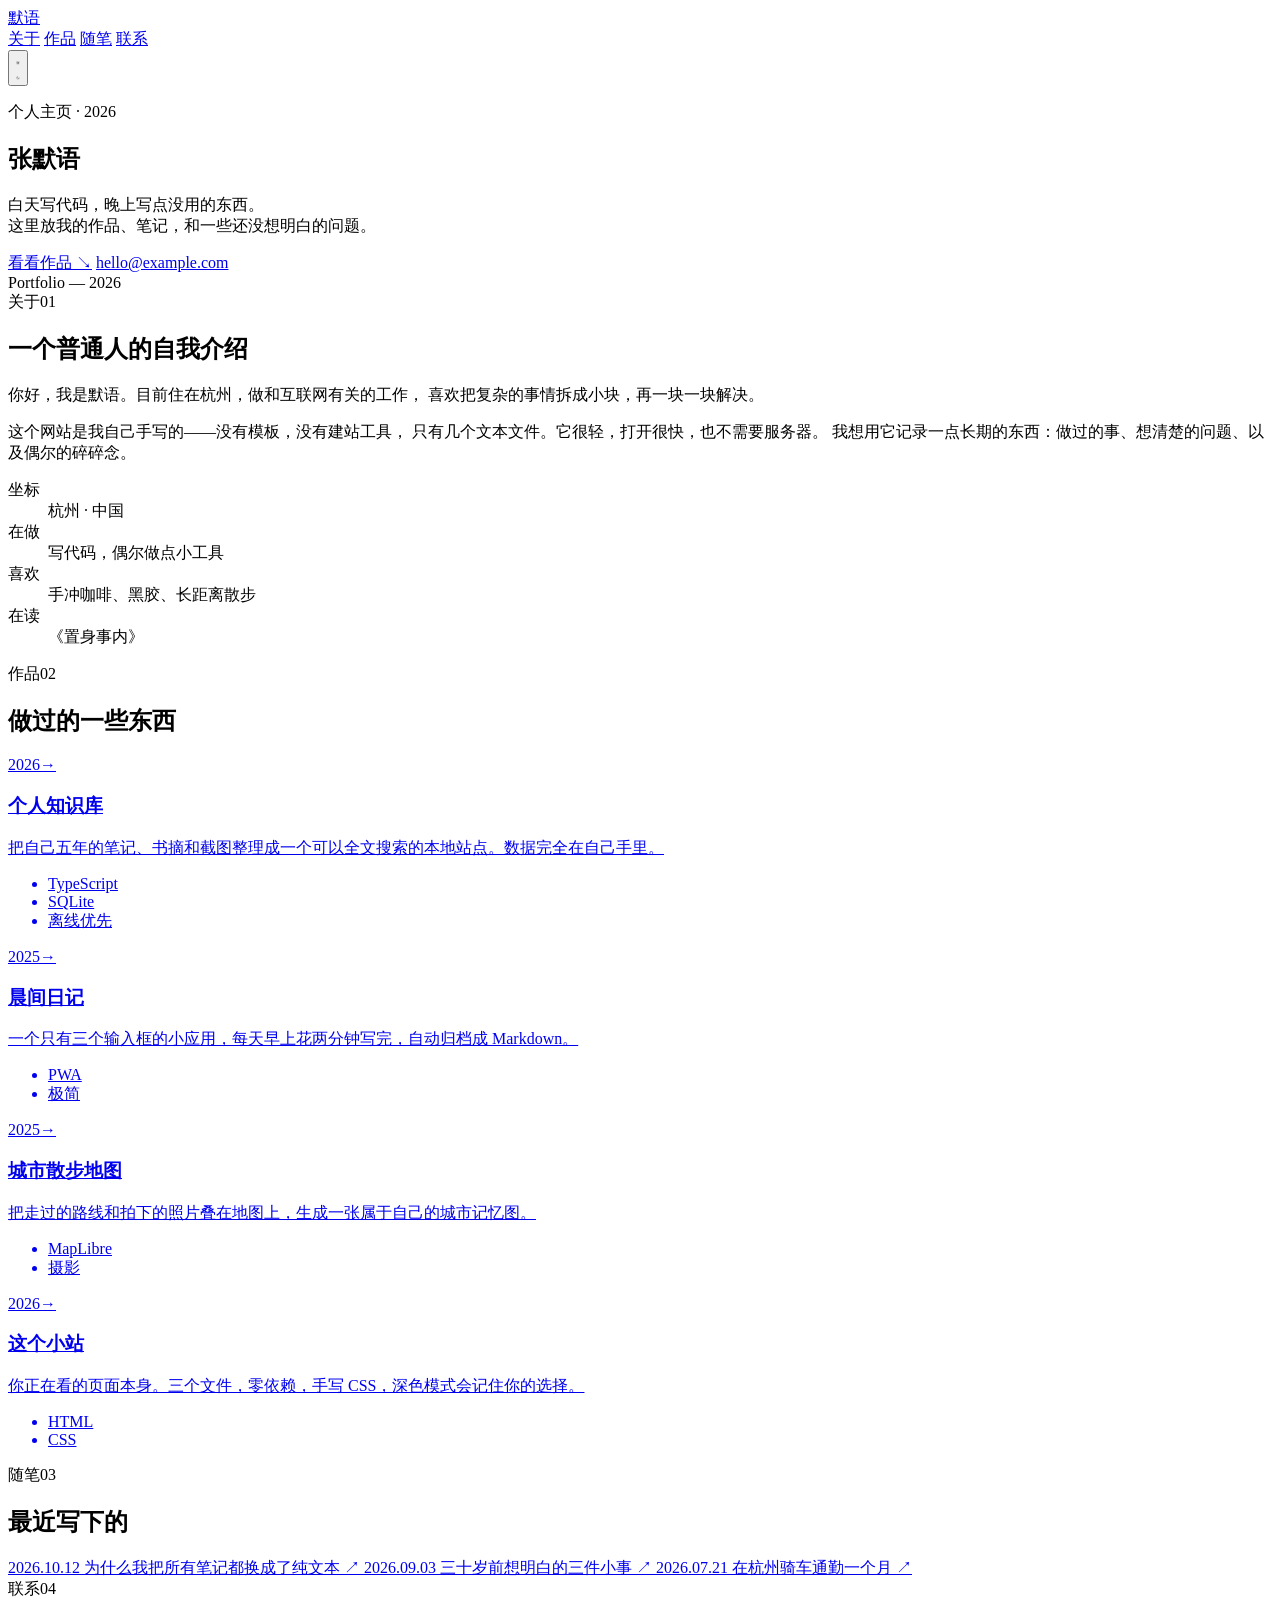
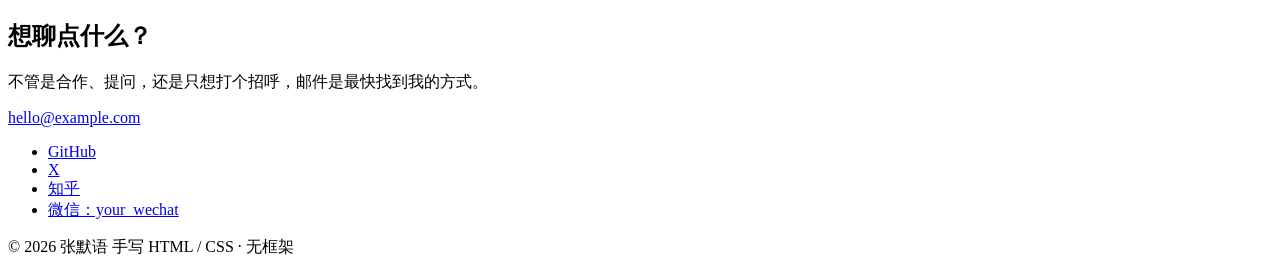
==== index.html @ 5878d3be "初始化个人网站" ====
<!DOCTYPE html>
<html lang="zh-CN" data-theme="light">
<head>
<meta charset="utf-8">
<meta name="viewport" content="width=device-width, initial-scale=1">
<title>张默语 · 个人主页</title>
<meta name="description" content="张默语的个人主页：作品、随笔与联系方式。">
<link rel="icon" href="favicon.svg" type="image/svg+xml">
<link rel="stylesheet" href="style.css">
<script>
  /* 在页面绘制前定好主题，避免深色模式闪白 */
  try {
    var saved = localStorage.getItem('theme');
    var dark = window.matchMedia('(prefers-color-scheme: dark)').matches;
    document.documentElement.dataset.theme = saved || (dark ? 'dark' : 'light');
  } catch (e) {}
</script>
</head>
<body>

<!-- ========== 顶部导航 ========== -->
<header class="site-head">
  <div class="wrap head-inner">
    <a class="brand" href="#top">
      <span class="brand-dot" aria-hidden="true"></span>
      <!-- ↓ 改这里：导航栏左上角的名字 -->
      默语
    </a>

    <nav class="nav" aria-label="主导航">
      <a href="#about">关于</a>
      <a href="#work">作品</a>
      <a href="#notes">随笔</a>
      <a href="#contact">联系</a>
    </nav>

    <button class="theme-btn" id="themeToggle" type="button" aria-label="切换深色模式" title="切换深色模式">
      <svg class="i-sun" viewBox="0 0 24 24" fill="none" stroke="currentColor" stroke-width="1.6" stroke-linecap="round" aria-hidden="true">
        <circle cx="12" cy="12" r="4.2"/>
        <path d="M12 2.6v2.2M12 19.2v2.2M2.6 12h2.2M19.2 12h2.2M5.4 5.4l1.6 1.6M17 17l1.6 1.6M18.6 5.4L17 7M7 17l-1.6 1.6"/>
      </svg>
      <svg class="i-moon" viewBox="0 0 24 24" fill="none" stroke="currentColor" stroke-width="1.6" stroke-linecap="round" stroke-linejoin="round" aria-hidden="true">
        <path d="M20.5 14.3A8.6 8.6 0 0 1 9.7 3.5a8.6 8.6 0 1 0 10.8 10.8Z"/>
      </svg>
    </button>
  </div>
</header>

<main id="top">

  <!-- ========== 首屏 ========== -->
  <section class="hero">
    <div class="wrap">
      <p class="eyebrow reveal">个人主页 · 2026</p>
      <!-- ↓ 改这里：你的名字 -->
      <h1 class="reveal">张默语</h1>
      <!-- ↓ 改这里：一句话介绍自己（两行以内最好看） -->
      <p class="lede reveal">
        白天写代码，晚上写点没用的东西。<br>
        这里放我的作品、笔记，和一些还没想明白的问题。
      </p>

      <div class="hero-foot reveal">
        <a class="btn" href="#work">看看作品 <span class="btn-arrow" aria-hidden="true">↘</span></a>
        <!-- ↓ 改这里：你的邮箱 -->
        <a class="link-quiet" href="mailto:hello@example.com">hello@example.com</a>
      </div>
    </div>
    <div class="hero-aside" aria-hidden="true">
      <span class="hero-rule"></span>
      <span class="hero-vtext">Portfolio — 2026</span>
    </div>
  </section>

  <!-- ========== 关于 ========== -->
  <section class="section" id="about">
    <div class="wrap section-grid">
      <div class="section-label"><span>关于</span><span class="num">01</span></div>
      <div class="section-body">
        <h2 class="reveal">一个普通人的自我介绍</h2>
        <div class="prose reveal">
          <p>
            你好，我是默语。目前住在杭州，做和互联网有关的工作，
            喜欢把复杂的事情拆成小块，再一块一块解决。
          </p>
          <p>
            这个网站是我自己手写的——没有模板，没有建站工具，
            只有几个文本文件。它很轻，打开很快，也不需要服务器。
            我想用它记录一点长期的东西：做过的事、想清楚的问题、以及偶尔的碎碎念。
          </p>
        </div>

        <dl class="facts reveal">
          <dt>坐标</dt><dd>杭州 · 中国</dd>
          <dt>在做</dt><dd>写代码，偶尔做点小工具</dd>
          <dt>喜欢</dt><dd>手冲咖啡、黑胶、长距离散步</dd>
          <dt>在读</dt><dd>《置身事内》</dd>
        </dl>
      </div>
    </div>
  </section>

  <!-- ========== 作品 ========== -->
  <section class="section" id="work">
    <div class="wrap section-grid">
      <div class="section-label"><span>作品</span><span class="num">02</span></div>
      <div class="section-body">
        <h2 class="reveal">做过的一些东西</h2>

        <div class="cards">
          <!-- ↓ 每个卡片是一小块，改标题/描述/标签/链接即可 -->
          <article class="card reveal">
            <a class="card-link" href="#" aria-label="查看项目：个人知识库">
              <div class="card-top"><span class="card-year">2026</span><span class="card-arrow" aria-hidden="true">→</span></div>
              <h3>个人知识库</h3>
              <p>把自己五年的笔记、书摘和截图整理成一个可以全文搜索的本地站点。数据完全在自己手里。</p>
              <ul class="tags"><li>TypeScript</li><li>SQLite</li><li>离线优先</li></ul>
            </a>
          </article>

          <article class="card reveal">
            <a class="card-link" href="#" aria-label="查看项目：晨间日记">
              <div class="card-top"><span class="card-year">2025</span><span class="card-arrow" aria-hidden="true">→</span></div>
              <h3>晨间日记</h3>
              <p>一个只有三个输入框的小应用，每天早上花两分钟写完，自动归档成 Markdown。</p>
              <ul class="tags"><li>PWA</li><li>极简</li></ul>
            </a>
          </article>

          <article class="card reveal">
            <a class="card-link" href="#" aria-label="查看项目：城市散步地图">
              <div class="card-top"><span class="card-year">2025</span><span class="card-arrow" aria-hidden="true">→</span></div>
              <h3>城市散步地图</h3>
              <p>把走过的路线和拍下的照片叠在地图上，生成一张属于自己的城市记忆图。</p>
              <ul class="tags"><li>MapLibre</li><li>摄影</li></ul>
            </a>
          </article>

          <article class="card reveal">
            <a class="card-link" href="#" aria-label="查看项目：这个小站">
              <div class="card-top"><span class="card-year">2026</span><span class="card-arrow" aria-hidden="true">→</span></div>
              <h3>这个小站</h3>
              <p>你正在看的页面本身。三个文件，零依赖，手写 CSS，深色模式会记住你的选择。</p>
              <ul class="tags"><li>HTML</li><li>CSS</li></ul>
            </a>
          </article>
        </div>
      </div>
    </div>
  </section>

  <!-- ========== 随笔 ========== -->
  <section class="section" id="notes">
    <div class="wrap section-grid">
      <div class="section-label"><span>随笔</span><span class="num">03</span></div>
      <div class="section-body">
        <h2 class="reveal">最近写下的</h2>

        <div class="notes">
          <!-- ↓ 每行一条，日期 + 标题 + 链接 -->
          <a class="note reveal" href="#">
            <time datetime="2026-10-12">2026.10.12</time>
            <span class="note-title">为什么我把所有笔记都换成了纯文本</span>
            <span class="note-arrow" aria-hidden="true">↗</span>
          </a>
          <a class="note reveal" href="#">
            <time datetime="2026-09-03">2026.09.03</time>
            <span class="note-title">三十岁前想明白的三件小事</span>
            <span class="note-arrow" aria-hidden="true">↗</span>
          </a>
          <a class="note reveal" href="#">
            <time datetime="2026-07-21">2026.07.21</time>
            <span class="note-title">在杭州骑车通勤一个月</span>
            <span class="note-arrow" aria-hidden="true">↗</span>
          </a>
        </div>
      </div>
    </div>
  </section>

  <!-- ========== 联系 ========== -->
  <section class="section contact" id="contact">
    <div class="wrap section-grid">
      <div class="section-label"><span>联系</span><span class="num">04</span></div>
      <div class="section-body">
        <h2 class="reveal">想聊点什么？</h2>
        <p class="prose reveal">不管是合作、提问，还是只想打个招呼，邮件是最快找到我的方式。</p>
        <!-- ↓ 改这里：换成你的邮箱 -->
        <a class="big-mail reveal" href="mailto:hello@example.com">hello@example.com</a>

        <ul class="socials reveal">
          <li><a href="https://github.com/" target="_blank" rel="noreferrer noopener">GitHub</a></li>
          <li><a href="https://x.com/" target="_blank" rel="noreferrer noopener">X</a></li>
          <li><a href="https://www.zhihu.com/" target="_blank" rel="noreferrer noopener">知乎</a></li>
          <li><a href="#">微信：your_wechat</a></li>
        </ul>
      </div>
    </div>
  </section>

</main>

<footer class="site-foot">
  <div class="wrap foot-inner">
    <span>© <span id="year">2026</span> 张默语</span>
    <span>手写 HTML / CSS · 无框架</span>
  </div>
</footer>

<script src="main.js"></script>
</body>
</html>
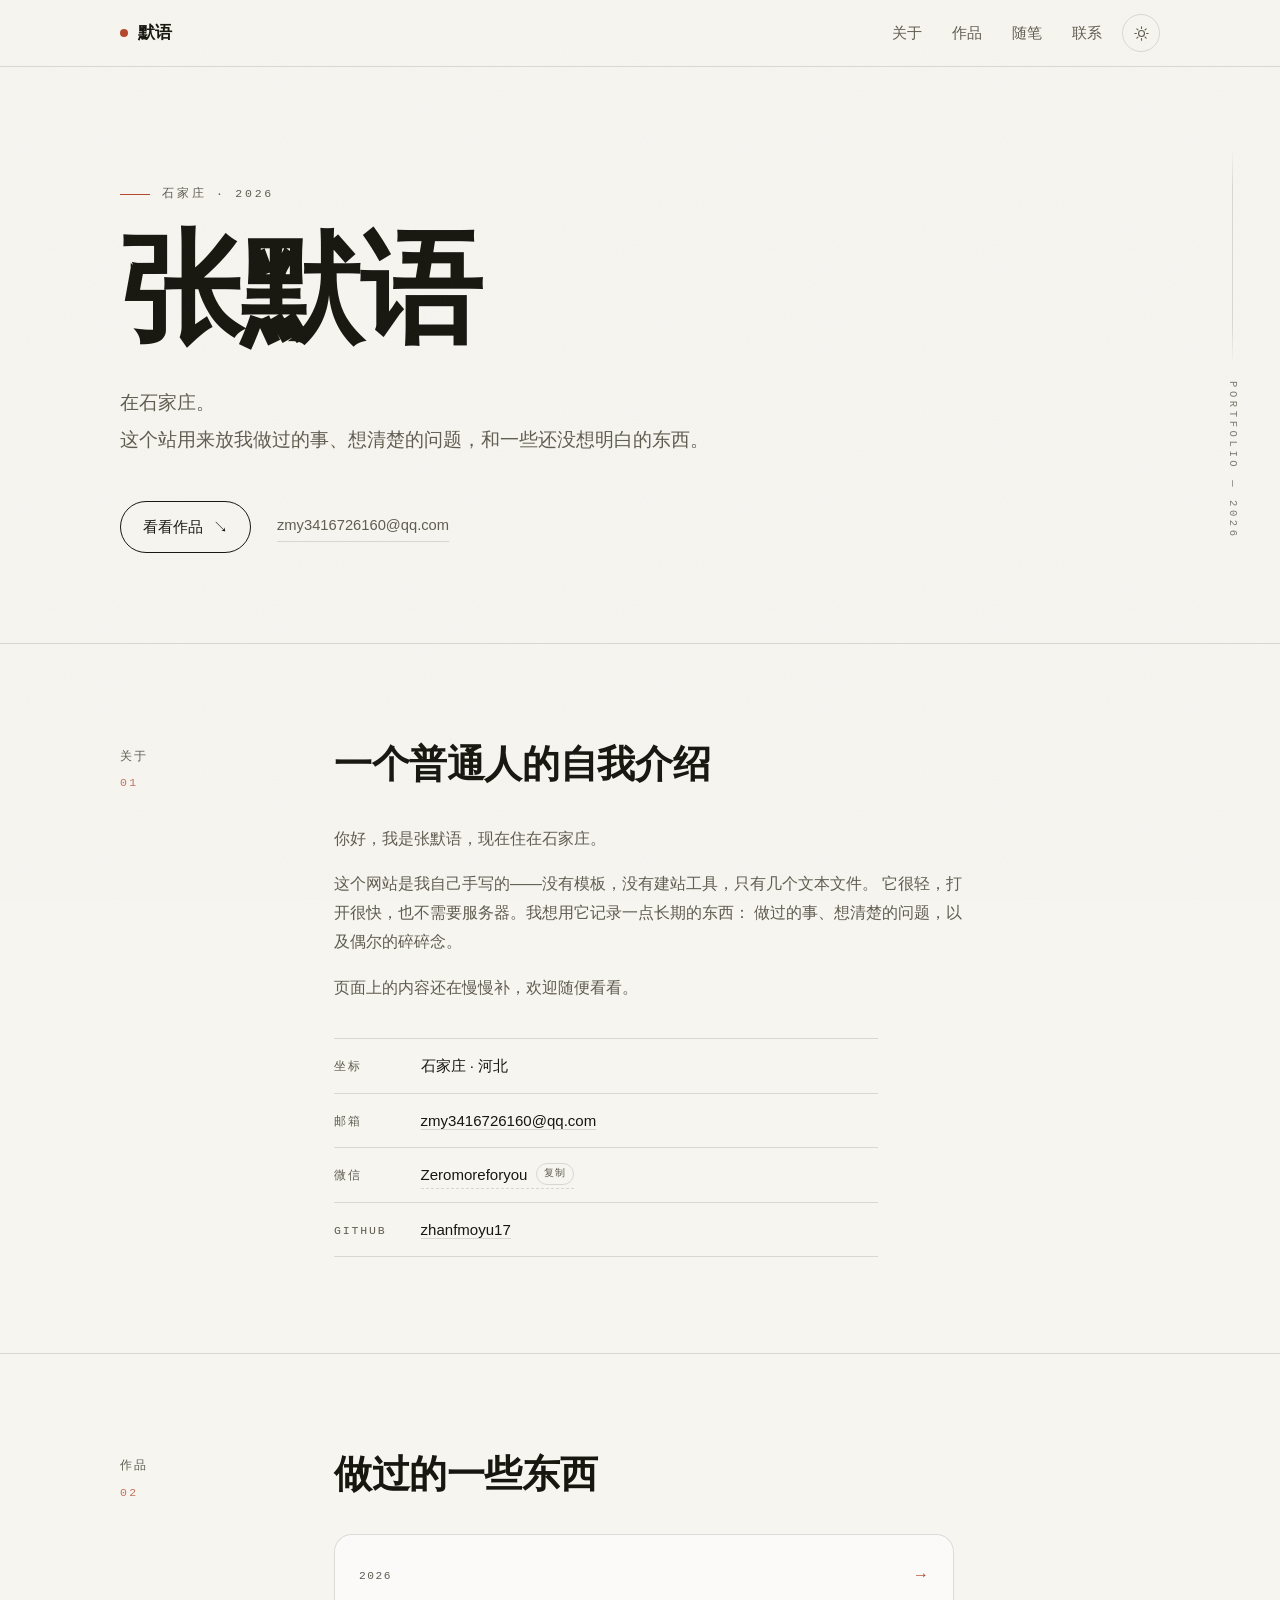
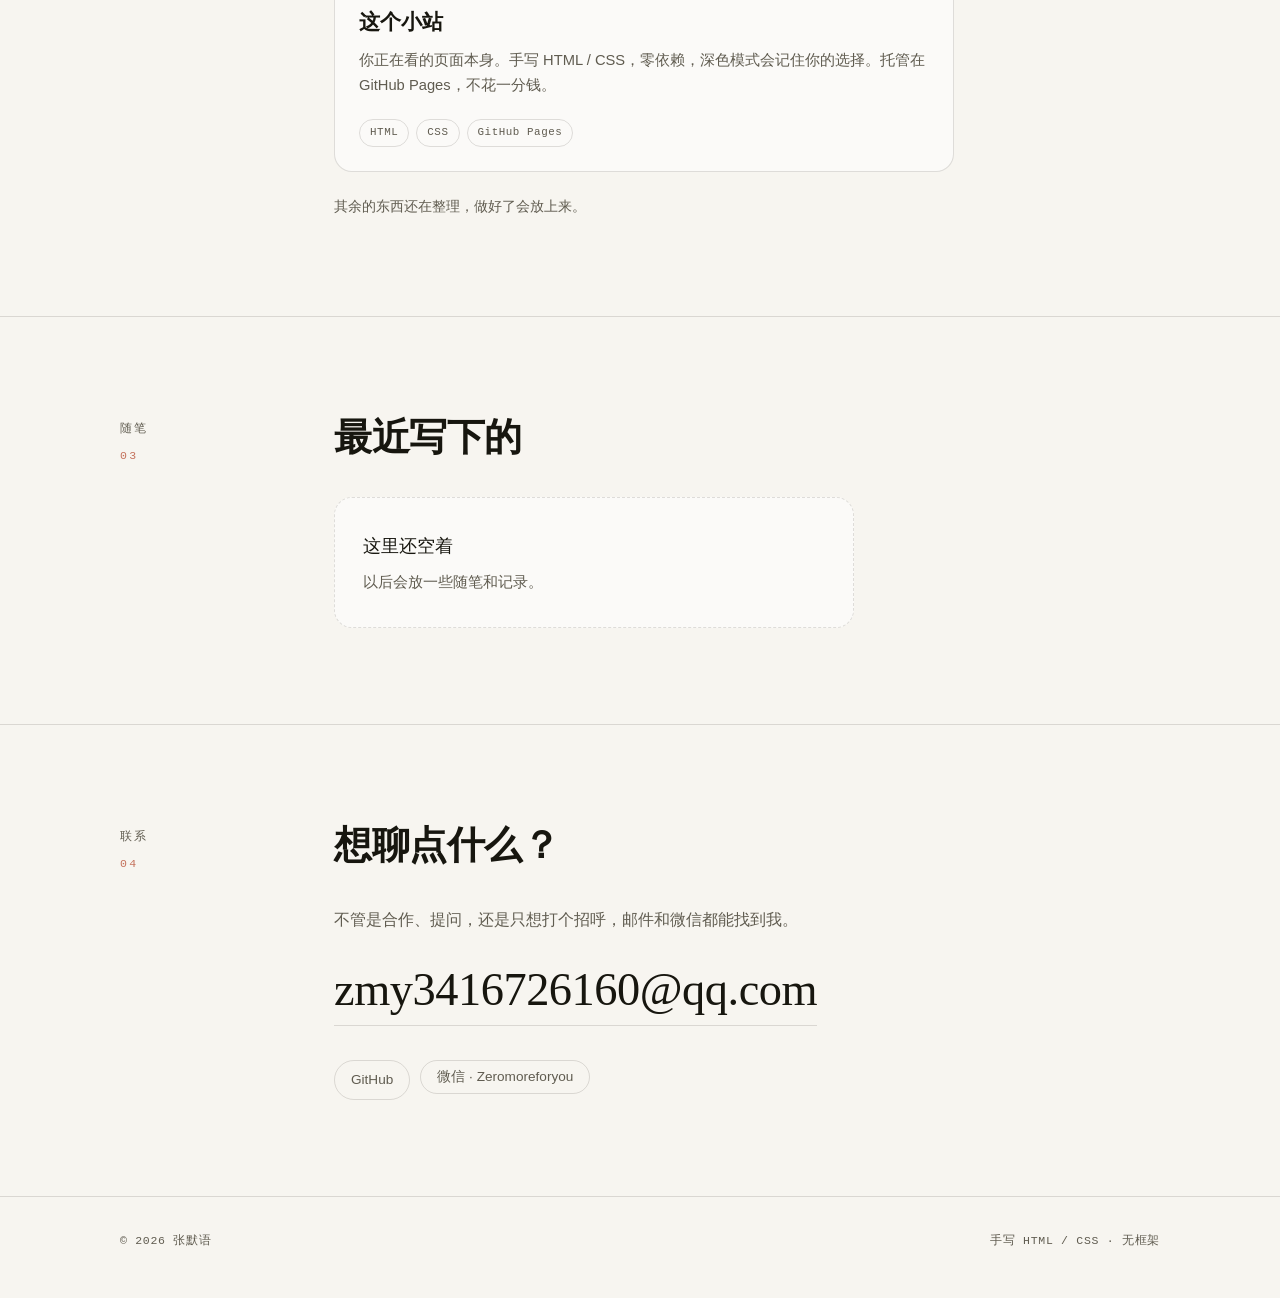
==== commit 61949ae0: "换成真实信息：石家庄 / 邮箱 / 微信；移除占位作品与随笔" ====
--- a/index.html
+++ b/index.html
@@ -3,8 +3,8 @@
 <head>
 <meta charset="utf-8">
 <meta name="viewport" content="width=device-width, initial-scale=1">
-<title>张默语 · 个人主页</title>
-<meta name="description" content="张默语的个人主页：作品、随笔与联系方式。">
+<title>张默语 · 石家庄</title>
+<meta name="description" content="张默语，石家庄。个人主页：做过的事、联系方式，和一些记录。">
 <link rel="icon" href="favicon.svg" type="image/svg+xml">
 <link rel="stylesheet" href="style.css">
 <script>
@@ -23,7 +23,6 @@
   <div class="wrap head-inner">
     <a class="brand" href="#top">
       <span class="brand-dot" aria-hidden="true"></span>
-      <!-- ↓ 改这里：导航栏左上角的名字 -->
       默语
     </a>
 
@@ -51,19 +50,16 @@
   <!-- ========== 首屏 ========== -->
   <section class="hero">
     <div class="wrap">
-      <p class="eyebrow reveal">个人主页 · 2026</p>
-      <!-- ↓ 改这里：你的名字 -->
+      <p class="eyebrow reveal">石家庄 · 2026</p>
       <h1 class="reveal">张默语</h1>
-      <!-- ↓ 改这里：一句话介绍自己（两行以内最好看） -->
       <p class="lede reveal">
-        白天写代码，晚上写点没用的东西。<br>
-        这里放我的作品、笔记，和一些还没想明白的问题。
+        在石家庄。<br>
+        这个站用来放我做过的事、想清楚的问题，和一些还没想明白的东西。
       </p>
 
       <div class="hero-foot reveal">
         <a class="btn" href="#work">看看作品 <span class="btn-arrow" aria-hidden="true">↘</span></a>
-        <!-- ↓ 改这里：你的邮箱 -->
-        <a class="link-quiet" href="mailto:hello@example.com">hello@example.com</a>
+        <a class="link-quiet" href="mailto:zmy3416726160@qq.com">zmy3416726160@qq.com</a>
       </div>
     </div>
     <div class="hero-aside" aria-hidden="true">
@@ -80,21 +76,23 @@
         <h2 class="reveal">一个普通人的自我介绍</h2>
         <div class="prose reveal">
           <p>
-            你好，我是默语。目前住在杭州，做和互联网有关的工作，
-            喜欢把复杂的事情拆成小块，再一块一块解决。
+            你好，我是张默语，现在住在石家庄。
           </p>
           <p>
-            这个网站是我自己手写的——没有模板，没有建站工具，
-            只有几个文本文件。它很轻，打开很快，也不需要服务器。
-            我想用它记录一点长期的东西：做过的事、想清楚的问题、以及偶尔的碎碎念。
+            这个网站是我自己手写的——没有模板，没有建站工具，只有几个文本文件。
+            它很轻，打开很快，也不需要服务器。我想用它记录一点长期的东西：
+            做过的事、想清楚的问题，以及偶尔的碎碎念。
+          </p>
+          <p>
+            页面上的内容还在慢慢补，欢迎随便看看。
           </p>
         </div>
 
         <dl class="facts reveal">
-          <dt>坐标</dt><dd>杭州 · 中国</dd>
-          <dt>在做</dt><dd>写代码，偶尔做点小工具</dd>
-          <dt>喜欢</dt><dd>手冲咖啡、黑胶、长距离散步</dd>
-          <dt>在读</dt><dd>《置身事内》</dd>
+          <dt>坐标</dt><dd>石家庄 · 河北</dd>
+          <dt>邮箱</dt><dd><a class="inline-link" href="mailto:zmy3416726160@qq.com">zmy3416726160@qq.com</a></dd>
+          <dt>微信</dt><dd><button class="copy-chip" type="button" data-copy="Zeromoreforyou">Zeromoreforyou<span class="copy-hint">复制</span></button></dd>
+          <dt>GitHub</dt><dd><a class="inline-link" href="https://github.com/zhanfmoyu17" target="_blank" rel="noreferrer noopener">zhanfmoyu17</a></dd>
         </dl>
       </div>
     </div>
@@ -107,44 +105,19 @@
       <div class="section-body">
         <h2 class="reveal">做过的一些东西</h2>
 
-        <div class="cards">
-          <!-- ↓ 每个卡片是一小块，改标题/描述/标签/链接即可 -->
+        <div class="cards cards--single">
+          <!-- 想加作品：复制下面整个 <article>，改标题/描述/标签/链接 -->
           <article class="card reveal">
-            <a class="card-link" href="#" aria-label="查看项目：个人知识库">
-              <div class="card-top"><span class="card-year">2026</span><span class="card-arrow" aria-hidden="true">→</span></div>
-              <h3>个人知识库</h3>
-              <p>把自己五年的笔记、书摘和截图整理成一个可以全文搜索的本地站点。数据完全在自己手里。</p>
-              <ul class="tags"><li>TypeScript</li><li>SQLite</li><li>离线优先</li></ul>
-            </a>
-          </article>
-
-          <article class="card reveal">
-            <a class="card-link" href="#" aria-label="查看项目：晨间日记">
-              <div class="card-top"><span class="card-year">2025</span><span class="card-arrow" aria-hidden="true">→</span></div>
-              <h3>晨间日记</h3>
-              <p>一个只有三个输入框的小应用，每天早上花两分钟写完，自动归档成 Markdown。</p>
-              <ul class="tags"><li>PWA</li><li>极简</li></ul>
-            </a>
-          </article>
-
-          <article class="card reveal">
-            <a class="card-link" href="#" aria-label="查看项目：城市散步地图">
-              <div class="card-top"><span class="card-year">2025</span><span class="card-arrow" aria-hidden="true">→</span></div>
-              <h3>城市散步地图</h3>
-              <p>把走过的路线和拍下的照片叠在地图上，生成一张属于自己的城市记忆图。</p>
-              <ul class="tags"><li>MapLibre</li><li>摄影</li></ul>
-            </a>
-          </article>
-
-          <article class="card reveal">
-            <a class="card-link" href="#" aria-label="查看项目：这个小站">
+            <a class="card-link" href="https://zhanfmoyu17.github.io" aria-label="查看项目：这个小站">
               <div class="card-top"><span class="card-year">2026</span><span class="card-arrow" aria-hidden="true">→</span></div>
               <h3>这个小站</h3>
-              <p>你正在看的页面本身。三个文件，零依赖，手写 CSS，深色模式会记住你的选择。</p>
-              <ul class="tags"><li>HTML</li><li>CSS</li></ul>
+              <p>你正在看的页面本身。手写 HTML / CSS，零依赖，深色模式会记住你的选择。托管在 GitHub Pages，不花一分钱。</p>
+              <ul class="tags"><li>HTML</li><li>CSS</li><li>GitHub Pages</li></ul>
             </a>
           </article>
         </div>
+
+        <p class="section-note reveal">其余的东西还在整理，做好了会放上来。</p>
       </div>
     </div>
   </section>
@@ -156,23 +129,11 @@
       <div class="section-body">
         <h2 class="reveal">最近写下的</h2>
 
-        <div class="notes">
-          <!-- ↓ 每行一条，日期 + 标题 + 链接 -->
-          <a class="note reveal" href="#">
-            <time datetime="2026-10-12">2026.10.12</time>
-            <span class="note-title">为什么我把所有笔记都换成了纯文本</span>
-            <span class="note-arrow" aria-hidden="true">↗</span>
-          </a>
-          <a class="note reveal" href="#">
-            <time datetime="2026-09-03">2026.09.03</time>
-            <span class="note-title">三十岁前想明白的三件小事</span>
-            <span class="note-arrow" aria-hidden="true">↗</span>
-          </a>
-          <a class="note reveal" href="#">
-            <time datetime="2026-07-21">2026.07.21</time>
-            <span class="note-title">在杭州骑车通勤一个月</span>
-            <span class="note-arrow" aria-hidden="true">↗</span>
-          </a>
+        <!-- 有文章后：把下面 .empty-block 删掉，换成
+             <a class="note reveal" href="链接"><time datetime="2026-11-01">2026.11.01</time><span class="note-title">标题</span><span class="note-arrow">↗</span></a> -->
+        <div class="empty-block reveal">
+          <p class="empty-title">这里还空着</p>
+          <p class="empty-sub">以后会放一些随笔和记录。</p>
         </div>
       </div>
     </div>
@@ -184,15 +145,12 @@
       <div class="section-label"><span>联系</span><span class="num">04</span></div>
       <div class="section-body">
         <h2 class="reveal">想聊点什么？</h2>
-        <p class="prose reveal">不管是合作、提问，还是只想打个招呼，邮件是最快找到我的方式。</p>
-        <!-- ↓ 改这里：换成你的邮箱 -->
-        <a class="big-mail reveal" href="mailto:hello@example.com">hello@example.com</a>
+        <p class="prose reveal">不管是合作、提问，还是只想打个招呼，邮件和微信都能找到我。</p>
+        <a class="big-mail reveal" href="mailto:zmy3416726160@qq.com">zmy3416726160@qq.com</a>
 
         <ul class="socials reveal">
-          <li><a href="https://github.com/" target="_blank" rel="noreferrer noopener">GitHub</a></li>
-          <li><a href="https://x.com/" target="_blank" rel="noreferrer noopener">X</a></li>
-          <li><a href="https://www.zhihu.com/" target="_blank" rel="noreferrer noopener">知乎</a></li>
-          <li><a href="#">微信：your_wechat</a></li>
+          <li><a href="https://github.com/zhanfmoyu17" target="_blank" rel="noreferrer noopener">GitHub</a></li>
+          <li><button type="button" data-copy="Zeromoreforyou">微信 · Zeromoreforyou</button></li>
         </ul>
       </div>
     </div>
--- a/style.css
+++ b/style.css
@@ -0,0 +1,672 @@
+/* ================================================================
+   个人主页样式表
+   - 想换主色调：改下面 :root 里的 --accent
+   - 想换字体：改 --font-body / --font-display
+   ================================================================ */
+
+:root {
+  --bg: #f7f5f0;
+  --bg-soft: #efebe2;
+  --fg: #17160f;
+  --fg-soft: #605c50;
+  --line: rgba(23, 22, 15, 0.13);
+  --accent: #b4472c;
+  --card: rgba(255, 255, 255, 0.5);
+  --card-hover: rgba(255, 255, 255, 0.85);
+
+  --radius: 18px;
+  --maxw: 1040px;
+  --ease: cubic-bezier(0.22, 0.61, 0.36, 1);
+
+  --font-body: "PingFang SC", "Hiragino Sans GB", "Microsoft YaHei",
+    -apple-system, BlinkMacSystemFont, "Segoe UI", sans-serif;
+  --font-display: "Songti SC", "STSong", "Noto Serif SC", "Source Han Serif SC",
+    ui-serif, Georgia, "Times New Roman", serif;
+  --font-mono: "SF Mono", ui-monospace, "JetBrains Mono", Menlo, Consolas, monospace;
+}
+
+html[data-theme="dark"] {
+  --bg: #100f0d;
+  --bg-soft: #191814;
+  --fg: #eeece3;
+  --fg-soft: #a09c8e;
+  --line: rgba(238, 236, 227, 0.15);
+  --accent: #e28d62;
+  --card: rgba(255, 255, 255, 0.035);
+  --card-hover: rgba(255, 255, 255, 0.07);
+}
+
+/* ---------- 基础 ---------- */
+*,
+*::before,
+*::after { box-sizing: border-box; }
+
+html {
+  scroll-behavior: smooth;
+  -webkit-text-size-adjust: 100%;
+}
+
+body {
+  margin: 0;
+  background: var(--bg);
+  color: var(--fg);
+  font-family: var(--font-body);
+  font-size: 16px;
+  line-height: 1.8;
+  -webkit-font-smoothing: antialiased;
+  -moz-osx-font-smoothing: grayscale;
+  overflow-x: hidden;
+  transition: background-color 0.45s var(--ease), color 0.45s var(--ease);
+}
+
+/* 极淡的纸张颗粒感 */
+body::after {
+  content: "";
+  position: fixed;
+  inset: 0;
+  z-index: 999;
+  pointer-events: none;
+  opacity: 0.035;
+  background-image: url("data:image/svg+xml,%3Csvg xmlns='http://www.w3.org/2000/svg' width='180' height='180'%3E%3Cfilter id='n'%3E%3CfeTurbulence type='fractalNoise' baseFrequency='0.85' numOctaves='3'/%3E%3C/filter%3E%3Crect width='100%25' height='100%25' filter='url(%23n)'/%3E%3C/svg%3E");
+}
+
+::selection { background: var(--accent); color: #fff; }
+
+a { color: inherit; text-decoration: none; }
+ul { margin: 0; padding: 0; list-style: none; }
+img { max-width: 100%; display: block; }
+
+.wrap {
+  width: min(100% - 44px, var(--maxw));
+  margin-inline: auto;
+}
+
+/* ---------- 顶部导航 ---------- */
+.site-head {
+  position: sticky;
+  top: 0;
+  z-index: 60;
+  background: color-mix(in srgb, var(--bg) 80%, transparent);
+  backdrop-filter: saturate(180%) blur(14px);
+  -webkit-backdrop-filter: saturate(180%) blur(14px);
+  border-bottom: 1px solid var(--line);
+}
+
+.head-inner {
+  display: flex;
+  align-items: center;
+  justify-content: space-between;
+  gap: 20px;
+  height: 66px;
+}
+
+.brand {
+  display: inline-flex;
+  align-items: center;
+  gap: 10px;
+  font-family: var(--font-display);
+  font-size: 1.08rem;
+  font-weight: 600;
+  letter-spacing: 0.02em;
+}
+
+.brand-dot {
+  width: 8px;
+  height: 8px;
+  border-radius: 50%;
+  background: var(--accent);
+  box-shadow: 0 0 0 0 color-mix(in srgb, var(--accent) 60%, transparent);
+  animation: pulse 3.6s ease-out infinite;
+}
+
+@keyframes pulse {
+  0%   { box-shadow: 0 0 0 0 color-mix(in srgb, var(--accent) 55%, transparent); }
+  70%  { box-shadow: 0 0 0 9px transparent; }
+  100% { box-shadow: 0 0 0 0 transparent; }
+}
+
+.nav {
+  display: flex;
+  gap: 30px;
+  margin-left: auto;
+}
+
+.nav a {
+  position: relative;
+  font-size: 0.92rem;
+  color: var(--fg-soft);
+  transition: color 0.25s var(--ease);
+}
+
+.nav a::after {
+  content: "";
+  position: absolute;
+  left: 0;
+  right: 0;
+  bottom: -5px;
+  height: 1px;
+  background: var(--accent);
+  transform: scaleX(0);
+  transform-origin: right;
+  transition: transform 0.35s var(--ease);
+}
+
+.nav a:hover { color: var(--fg); }
+.nav a:hover::after { transform: scaleX(1); transform-origin: left; }
+
+.theme-btn {
+  display: grid;
+  place-items: center;
+  width: 38px;
+  height: 38px;
+  padding: 0;
+  border: 1px solid var(--line);
+  border-radius: 50%;
+  background: transparent;
+  color: var(--fg-soft);
+  cursor: pointer;
+  transition: color 0.25s, border-color 0.25s, transform 0.35s var(--ease), background-color 0.25s;
+}
+
+.theme-btn:hover {
+  color: var(--accent);
+  border-color: var(--accent);
+  transform: rotate(22deg);
+}
+
+.theme-btn svg { width: 17px; height: 17px; }
+.theme-btn .i-moon { display: none; }
+html[data-theme="dark"] .theme-btn .i-moon { display: block; }
+html[data-theme="dark"] .theme-btn .i-sun { display: none; }
+
+/* ---------- 首屏 ---------- */
+.hero {
+  position: relative;
+  padding-block: clamp(70px, 13vh, 150px) clamp(60px, 10vh, 110px);
+  overflow: hidden;
+}
+
+.eyebrow {
+  display: flex;
+  align-items: center;
+  gap: 12px;
+  margin: 0 0 26px;
+  font-family: var(--font-mono);
+  font-size: 0.72rem;
+  letter-spacing: 0.24em;
+  text-transform: uppercase;
+  color: var(--fg-soft);
+}
+
+.eyebrow::before {
+  content: "";
+  width: 30px;
+  height: 1px;
+  background: var(--accent);
+  flex: none;
+}
+
+.hero h1 {
+  position: relative;
+  margin: 0 0 0.28em;
+  font-family: var(--font-display);
+  font-size: clamp(3.2rem, 10.5vw, 7.6rem);
+  font-weight: 600;
+  line-height: 0.98;
+  letter-spacing: -0.015em;
+}
+
+.lede {
+  max-width: 33em;
+  margin: 0;
+  font-size: clamp(1.02rem, 1.5vw, 1.24rem);
+  line-height: 1.95;
+  color: var(--fg-soft);
+}
+
+.hero-foot {
+  display: flex;
+  align-items: center;
+  flex-wrap: wrap;
+  gap: 26px;
+  margin-top: 42px;
+}
+
+.btn {
+  display: inline-flex;
+  align-items: center;
+  gap: 10px;
+  padding: 12px 22px;
+  border: 1px solid var(--fg);
+  border-radius: 999px;
+  font-size: 0.92rem;
+  transition: background-color 0.3s var(--ease), color 0.3s var(--ease),
+    border-color 0.3s var(--ease), transform 0.3s var(--ease);
+}
+
+.btn:hover {
+  background: var(--fg);
+  color: var(--bg);
+  transform: translateY(-2px);
+}
+
+.btn-arrow { transition: transform 0.3s var(--ease); }
+.btn:hover .btn-arrow { transform: translate(2px, 2px); }
+
+.link-quiet {
+  font-size: 0.92rem;
+  color: var(--fg-soft);
+  padding-bottom: 2px;
+  border-bottom: 1px solid var(--line);
+  transition: color 0.25s, border-color 0.25s;
+}
+
+.link-quiet:hover { color: var(--accent); border-color: var(--accent); }
+
+/* 右侧竖排装饰线 */
+.hero-aside {
+  position: absolute;
+  top: 14%;
+  bottom: 18%;
+  right: clamp(10px, 3vw, 42px);
+  display: flex;
+  flex-direction: column;
+  align-items: center;
+  gap: 16px;
+  pointer-events: none;
+}
+
+.hero-rule {
+  flex: 1;
+  width: 1px;
+  background: linear-gradient(to bottom, transparent, var(--line) 18%, var(--line) 82%, transparent);
+}
+
+.hero-vtext {
+  writing-mode: vertical-rl;
+  font-family: var(--font-mono);
+  font-size: 0.66rem;
+  letter-spacing: 0.34em;
+  text-transform: uppercase;
+  color: var(--fg-soft);
+  opacity: 0.8;
+}
+
+/* ---------- 分区骨架 ---------- */
+.section { padding-block: clamp(56px, 8vw, 96px); border-top: 1px solid var(--line); }
+
+.section-grid {
+  display: grid;
+  grid-template-columns: 150px 1fr;
+  gap: clamp(28px, 5vw, 64px);
+}
+
+.section-label {
+  display: flex;
+  flex-direction: column;
+  gap: 6px;
+  padding-top: 0.55em;
+  font-family: var(--font-mono);
+  font-size: 0.72rem;
+  letter-spacing: 0.2em;
+  text-transform: uppercase;
+  color: var(--fg-soft);
+}
+
+.section-label .num { color: var(--accent); opacity: 0.75; }
+
+.section-body h2 {
+  margin: 0 0 0.9em;
+  font-family: var(--font-display);
+  font-size: clamp(1.6rem, 3vw, 2.35rem);
+  font-weight: 600;
+  line-height: 1.35;
+  letter-spacing: -0.01em;
+}
+
+.prose {
+  max-width: 40em;
+  margin: 0 0 18px;
+  color: var(--fg-soft);
+  font-size: 1rem;
+}
+
+.prose p { margin: 0 0 1.05em; }
+.prose p:last-child { margin-bottom: 0; }
+
+/* ---------- 关于：小资料表 ---------- */
+.facts {
+  display: grid;
+  grid-template-columns: auto 1fr;
+  gap: 0;
+  max-width: 34em;
+  margin: 36px 0 0;
+  border-top: 1px solid var(--line);
+}
+
+.facts dt,
+.facts dd {
+  margin: 0;
+  padding: 13px 0;
+  border-bottom: 1px solid var(--line);
+  font-size: 0.94rem;
+}
+
+.facts dt {
+  padding-right: 34px;
+  font-family: var(--font-mono);
+  font-size: 0.72rem;
+  letter-spacing: 0.16em;
+  text-transform: uppercase;
+  color: var(--fg-soft);
+  white-space: nowrap;
+  padding-top: 18px;
+}
+
+/* ---------- 作品卡片 ---------- */
+.cards {
+  display: grid;
+  grid-template-columns: repeat(2, minmax(0, 1fr));
+  gap: 18px;
+}
+
+.card {
+  border: 1px solid var(--line);
+  border-radius: var(--radius);
+  background: var(--card);
+  transition: transform 0.4s var(--ease), border-color 0.4s var(--ease),
+    background-color 0.4s var(--ease), box-shadow 0.4s var(--ease);
+}
+
+.card:hover {
+  transform: translateY(-4px);
+  border-color: color-mix(in srgb, var(--accent) 55%, var(--line));
+  background: var(--card-hover);
+  box-shadow: 0 18px 40px -28px rgba(0, 0, 0, 0.45);
+}
+
+.card-link { display: block; padding: 26px 24px 24px; height: 100%; }
+
+.card-top {
+  display: flex;
+  align-items: center;
+  justify-content: space-between;
+  margin-bottom: 18px;
+}
+
+.card-year {
+  font-family: var(--font-mono);
+  font-size: 0.7rem;
+  letter-spacing: 0.14em;
+  color: var(--fg-soft);
+}
+
+.card-arrow {
+  color: var(--accent);
+  font-size: 1rem;
+  transition: transform 0.35s var(--ease);
+}
+
+.card:hover .card-arrow { transform: translateX(5px); }
+
+.card h3 {
+  margin: 0 0 10px;
+  font-family: var(--font-display);
+  font-size: 1.32rem;
+  font-weight: 600;
+  line-height: 1.4;
+}
+
+.card p {
+  margin: 0 0 20px;
+  font-size: 0.92rem;
+  line-height: 1.75;
+  color: var(--fg-soft);
+}
+
+.tags { display: flex; flex-wrap: wrap; gap: 7px; }
+
+.tags li {
+  padding: 3px 10px;
+  border: 1px solid var(--line);
+  border-radius: 999px;
+  font-family: var(--font-mono);
+  font-size: 0.68rem;
+  letter-spacing: 0.05em;
+  color: var(--fg-soft);
+}
+
+/* ---------- 随笔列表 ---------- */
+.notes { border-top: 1px solid var(--line); }
+
+.note {
+  display: grid;
+  grid-template-columns: 108px 1fr auto;
+  align-items: baseline;
+  gap: 20px;
+  padding: 21px 2px;
+  border-bottom: 1px solid var(--line);
+  transition: padding-left 0.35s var(--ease);
+}
+
+.note:hover { padding-left: 10px; }
+
+.note time {
+  font-family: var(--font-mono);
+  font-size: 0.76rem;
+  letter-spacing: 0.06em;
+  color: var(--fg-soft);
+}
+
+.note-title {
+  font-size: 1rem;
+  transition: color 0.25s var(--ease);
+}
+
+.note:hover .note-title { color: var(--accent); }
+
+.note-arrow {
+  color: var(--fg-soft);
+  font-size: 0.9rem;
+  transition: transform 0.35s var(--ease), color 0.25s;
+}
+
+.note:hover .note-arrow { transform: translate(3px, -3px); color: var(--accent); }
+
+/* ---------- 联系 ---------- */
+.contact .prose { margin-bottom: 26px; }
+
+.big-mail {
+  display: inline-block;
+  font-family: var(--font-display);
+  font-size: clamp(1.35rem, 4.4vw, 2.9rem);
+  line-height: 1.3;
+  letter-spacing: -0.01em;
+  padding-bottom: 4px;
+  border-bottom: 1px solid var(--line);
+  transition: color 0.3s var(--ease), border-color 0.3s var(--ease);
+  word-break: break-all;
+}
+
+.big-mail:hover { color: var(--accent); border-color: var(--accent); }
+
+.socials {
+  display: flex;
+  flex-wrap: wrap;
+  gap: 10px;
+  margin-top: 34px;
+}
+
+.socials a {
+  display: inline-block;
+  padding: 7px 16px;
+  border: 1px solid var(--line);
+  border-radius: 999px;
+  font-size: 0.85rem;
+  color: var(--fg-soft);
+  transition: color 0.25s, border-color 0.25s, transform 0.3s var(--ease);
+}
+
+.socials a:hover {
+  color: var(--fg);
+  border-color: var(--fg);
+  transform: translateY(-2px);
+}
+
+/* ---------- 页脚 ---------- */
+.site-foot {
+  border-top: 1px solid var(--line);
+  padding-block: 34px 46px;
+}
+
+.foot-inner {
+  display: flex;
+  align-items: center;
+  justify-content: space-between;
+  flex-wrap: wrap;
+  gap: 10px;
+  font-family: var(--font-mono);
+  font-size: 0.72rem;
+  letter-spacing: 0.06em;
+  color: var(--fg-soft);
+}
+
+/* ---------- 进场动画 ---------- */
+.reveal {
+  opacity: 0;
+  transform: translateY(16px);
+  transition: opacity 0.75s var(--ease), transform 0.75s var(--ease);
+}
+
+.reveal.is-in { opacity: 1; transform: none; }
+
+.cards .reveal:nth-child(2) { transition-delay: 0.07s; }
+.cards .reveal:nth-child(3) { transition-delay: 0.14s; }
+.cards .reveal:nth-child(4) { transition-delay: 0.21s; }
+.notes .reveal:nth-child(2) { transition-delay: 0.06s; }
+.notes .reveal:nth-child(3) { transition-delay: 0.12s; }
+
+/* ---------- 手机上更好看 ---------- */
+@media (max-width: 860px) {
+  .hero-aside { display: none; }
+
+  .section-grid { grid-template-columns: 1fr; gap: 14px; }
+
+  .section-label {
+    flex-direction: row;
+    justify-content: space-between;
+    padding: 0;
+    border-bottom: 1px solid var(--line);
+    padding-bottom: 14px;
+    margin-bottom: 30px;
+  }
+
+  .cards { grid-template-columns: 1fr; }
+
+  .note { grid-template-columns: 1fr auto; gap: 6px 16px; }
+  .note time { grid-column: 1 / -1; }
+}
+
+@media (max-width: 560px) {
+  .nav { gap: 18px; }
+  .nav a { font-size: 0.85rem; }
+  .head-inner { height: 60px; }
+  .hero-foot { gap: 18px; }
+}
+
+/* ---------- 无障碍：尊重系统"减少动态效果" ---------- */
+@media (prefers-reduced-motion: reduce) {
+  html { scroll-behavior: auto; }
+  *,
+  *::before,
+  *::after {
+    animation-duration: 0.001ms !important;
+    animation-iteration-count: 1 !important;
+    transition-duration: 0.001ms !important;
+  }
+  .reveal { opacity: 1; transform: none; }
+}
+
+/* ---------- 补充：内联链接 / 复制按钮 / 空状态 ---------- */
+.inline-link {
+  border-bottom: 1px solid var(--line);
+  transition: color 0.25s var(--ease), border-color 0.25s var(--ease);
+}
+
+.inline-link:hover { color: var(--accent); border-color: var(--accent); }
+
+.copy-chip {
+  display: inline-flex;
+  align-items: center;
+  gap: 9px;
+  padding: 0;
+  border: 0;
+  border-bottom: 1px dashed var(--line);
+  background: none;
+  color: inherit;
+  font: inherit;
+  cursor: pointer;
+  transition: color 0.25s var(--ease), border-color 0.25s var(--ease);
+}
+
+.copy-chip:hover { color: var(--accent); border-bottom-color: var(--accent); }
+
+.copy-hint {
+  padding: 1px 7px;
+  border: 1px solid var(--line);
+  border-radius: 999px;
+  font-family: var(--font-mono);
+  font-size: 0.62rem;
+  letter-spacing: 0.08em;
+  color: var(--fg-soft);
+  white-space: nowrap;
+  transition: color 0.2s, border-color 0.2s;
+}
+
+.copy-hint.is-done { color: var(--accent); border-color: var(--accent); }
+
+.cards--single { grid-template-columns: 1fr; max-width: 620px; }
+
+.section-note {
+  max-width: 40em;
+  margin: 22px 0 0;
+  font-size: 0.9rem;
+  color: var(--fg-soft);
+}
+
+.empty-block {
+  max-width: 520px;
+  padding: 32px 28px;
+  border: 1px dashed var(--line);
+  border-radius: var(--radius);
+  background: var(--card);
+}
+
+.empty-title {
+  margin: 0 0 6px;
+  font-family: var(--font-display);
+  font-size: 1.12rem;
+}
+
+.empty-sub { margin: 0; font-size: 0.92rem; color: var(--fg-soft); }
+
+.socials button {
+  display: inline-block;
+  padding: 7px 16px;
+  border: 1px solid var(--line);
+  border-radius: 999px;
+  background: none;
+  color: var(--fg-soft);
+  font-family: inherit;
+  font-size: 0.85rem;
+  cursor: pointer;
+  transition: color 0.25s, border-color 0.25s, transform 0.3s var(--ease);
+}
+
+.socials button:hover {
+  color: var(--fg);
+  border-color: var(--fg);
+  transform: translateY(-2px);
+}
+
+.socials button .copy-hint { margin-left: 7px; }
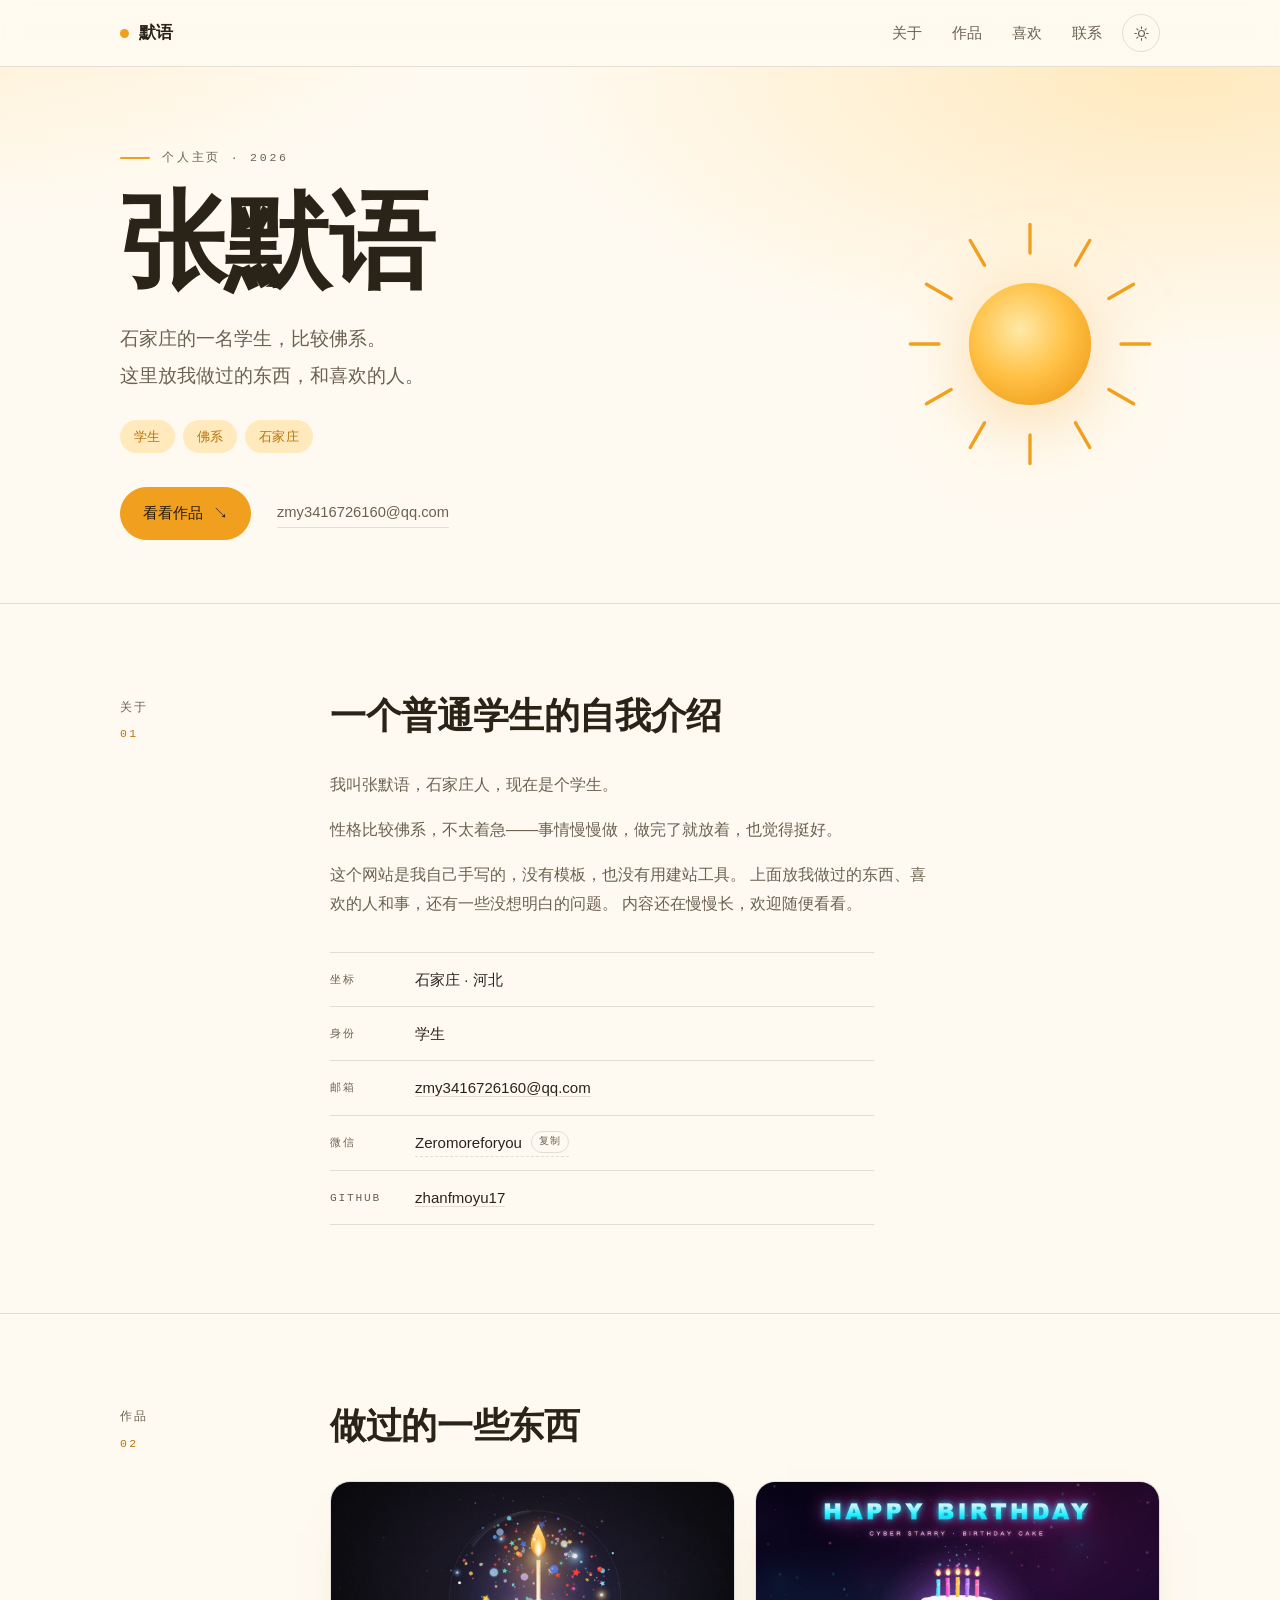
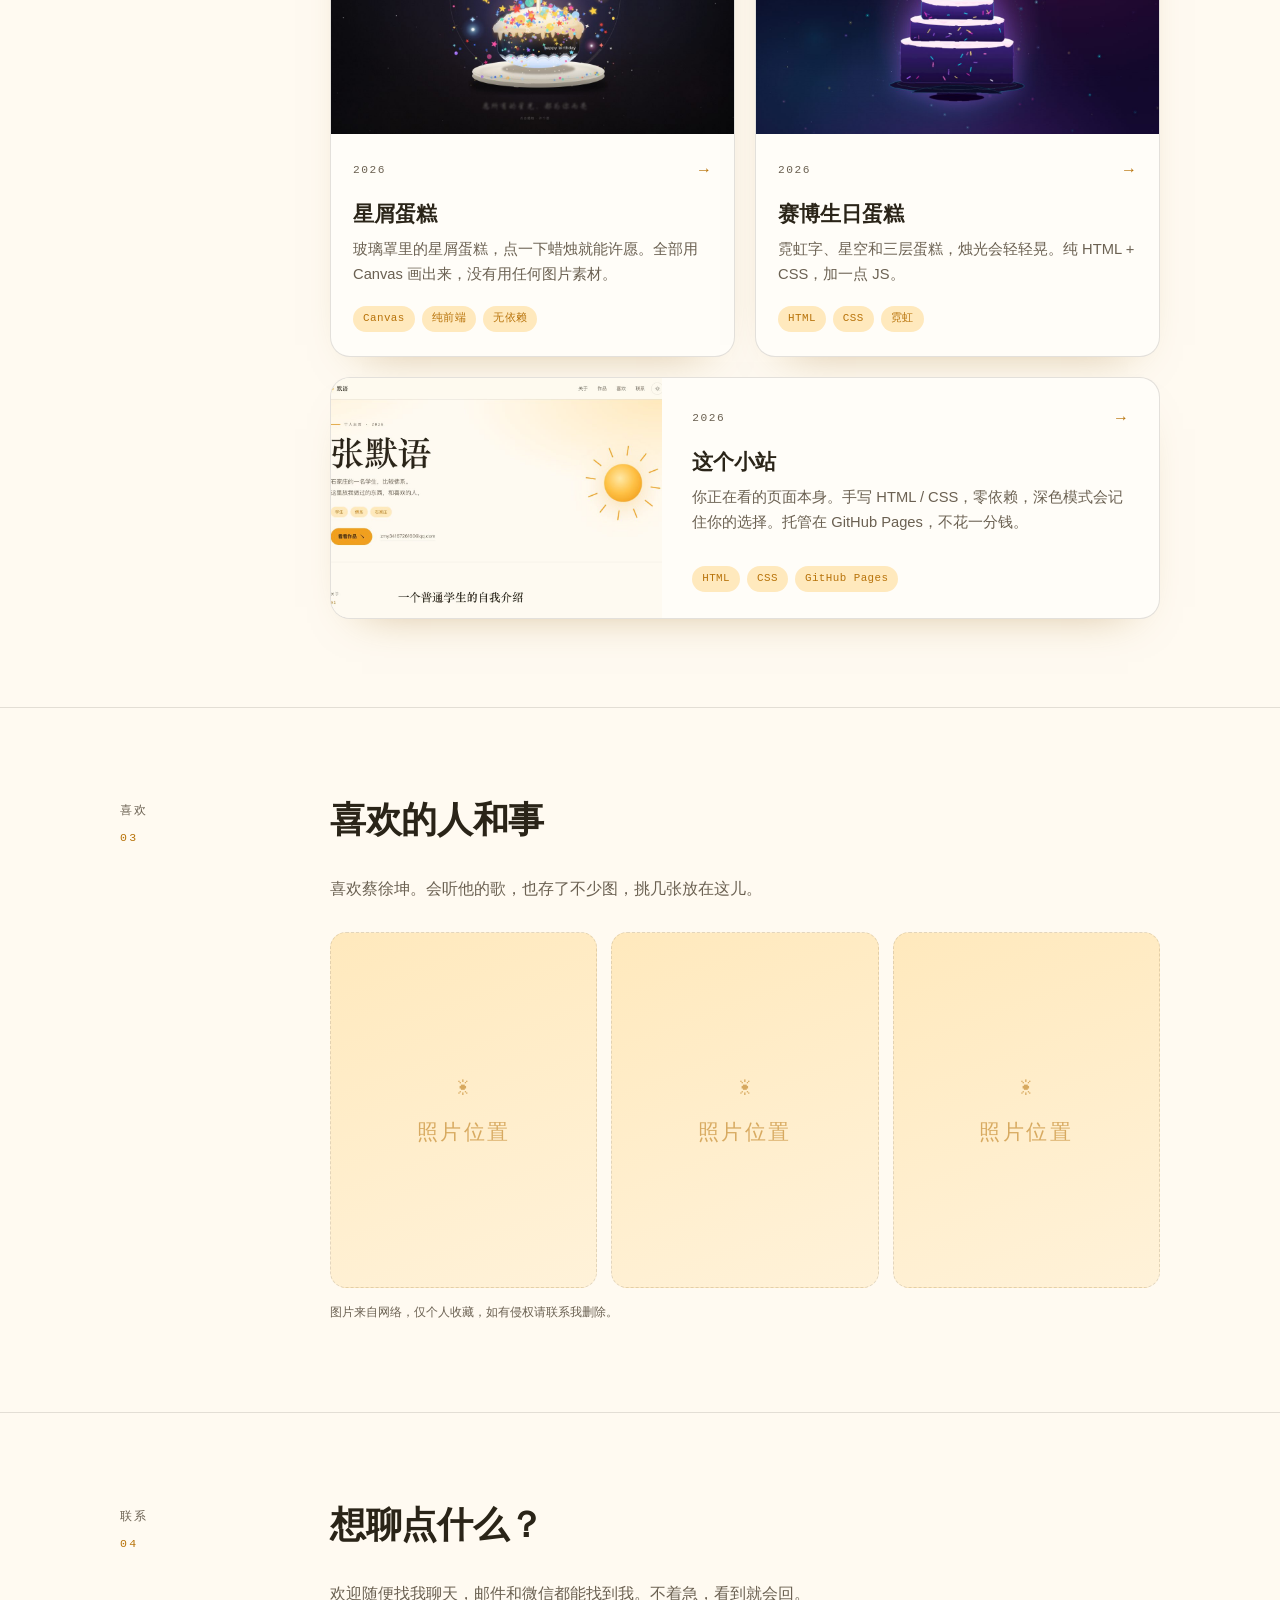
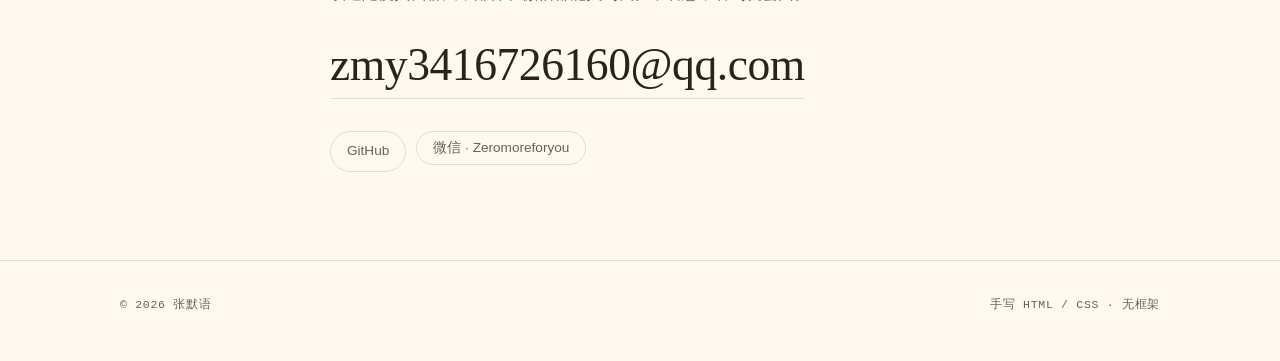
==== commit 923e486d: "阳光配色改版；加入两个生日蛋糕作品（含封面）；新增「喜欢」板块" ====
--- a/index.html
+++ b/index.html
@@ -4,7 +4,8 @@
 <meta charset="utf-8">
 <meta name="viewport" content="width=device-width, initial-scale=1">
 <title>张默语 · 石家庄</title>
-<meta name="description" content="张默语，石家庄。个人主页：做过的事、联系方式，和一些记录。">
+<meta name="description" content="张默语，石家庄的学生。做过的一些页面、喜欢的人，和一些还没想明白的问题。">
+<meta name="theme-color" content="#fffaf1">
 <link rel="icon" href="favicon.svg" type="image/svg+xml">
 <link rel="stylesheet" href="style.css">
 <script>
@@ -29,7 +30,7 @@
     <nav class="nav" aria-label="主导航">
       <a href="#about">关于</a>
       <a href="#work">作品</a>
-      <a href="#notes">随笔</a>
+      <a href="#likes">喜欢</a>
       <a href="#contact">联系</a>
     </nav>
 
@@ -49,22 +50,53 @@
 
   <!-- ========== 首屏 ========== -->
   <section class="hero">
-    <div class="wrap">
-      <p class="eyebrow reveal">石家庄 · 2026</p>
-      <h1 class="reveal">张默语</h1>
-      <p class="lede reveal">
-        在石家庄。<br>
-        这个站用来放我做过的事、想清楚的问题，和一些还没想明白的东西。
-      </p>
-
-      <div class="hero-foot reveal">
-        <a class="btn" href="#work">看看作品 <span class="btn-arrow" aria-hidden="true">↘</span></a>
-        <a class="link-quiet" href="mailto:zmy3416726160@qq.com">zmy3416726160@qq.com</a>
-      </div>
-    </div>
-    <div class="hero-aside" aria-hidden="true">
-      <span class="hero-rule"></span>
-      <span class="hero-vtext">Portfolio — 2026</span>
+    <div class="wrap hero-inner">
+      <div class="hero-text">
+        <p class="eyebrow reveal">个人主页 · 2026</p>
+        <h1 class="reveal">张默语</h1>
+        <p class="lede reveal">
+          石家庄的一名学生，比较佛系。<br>
+          这里放我做过的东西，和喜欢的人。
+        </p>
+
+        <ul class="chips reveal">
+          <li>学生</li>
+          <li>佛系</li>
+          <li>石家庄</li>
+        </ul>
+
+        <div class="hero-foot reveal">
+          <a class="btn" href="#work">看看作品 <span class="btn-arrow" aria-hidden="true">↘</span></a>
+          <a class="link-quiet" href="mailto:zmy3416726160@qq.com">zmy3416726160@qq.com</a>
+        </div>
+      </div>
+
+      <div class="sun" aria-hidden="true">
+        <svg viewBox="0 0 200 200" role="presentation">
+          <defs>
+            <radialGradient id="sunFill" cx="42%" cy="38%" r="70%">
+              <stop offset="0%" stop-color="#ffe9a8"/>
+              <stop offset="55%" stop-color="#ffc247"/>
+              <stop offset="100%" stop-color="#f2a01e"/>
+            </radialGradient>
+          </defs>
+          <g class="sun-rays" stroke="currentColor" stroke-width="2.6" stroke-linecap="round">
+            <line x1="100" y1="8" x2="100" y2="30"/>
+            <line x1="100" y1="8" x2="100" y2="30" transform="rotate(30 100 100)"/>
+            <line x1="100" y1="8" x2="100" y2="30" transform="rotate(60 100 100)"/>
+            <line x1="100" y1="8" x2="100" y2="30" transform="rotate(90 100 100)"/>
+            <line x1="100" y1="8" x2="100" y2="30" transform="rotate(120 100 100)"/>
+            <line x1="100" y1="8" x2="100" y2="30" transform="rotate(150 100 100)"/>
+            <line x1="100" y1="8" x2="100" y2="30" transform="rotate(180 100 100)"/>
+            <line x1="100" y1="8" x2="100" y2="30" transform="rotate(210 100 100)"/>
+            <line x1="100" y1="8" x2="100" y2="30" transform="rotate(240 100 100)"/>
+            <line x1="100" y1="8" x2="100" y2="30" transform="rotate(270 100 100)"/>
+            <line x1="100" y1="8" x2="100" y2="30" transform="rotate(300 100 100)"/>
+            <line x1="100" y1="8" x2="100" y2="30" transform="rotate(330 100 100)"/>
+          </g>
+          <circle cx="100" cy="100" r="47" fill="url(#sunFill)"/>
+        </svg>
+      </div>
     </div>
   </section>
 
@@ -73,23 +105,22 @@
     <div class="wrap section-grid">
       <div class="section-label"><span>关于</span><span class="num">01</span></div>
       <div class="section-body">
-        <h2 class="reveal">一个普通人的自我介绍</h2>
+        <h2 class="reveal">一个普通学生的自我介绍</h2>
         <div class="prose reveal">
+          <p>我叫张默语，石家庄人，现在是个学生。</p>
           <p>
-            你好，我是张默语，现在住在石家庄。
+            性格比较佛系，不太着急——事情慢慢做，做完了就放着，也觉得挺好。
           </p>
           <p>
-            这个网站是我自己手写的——没有模板，没有建站工具，只有几个文本文件。
-            它很轻，打开很快，也不需要服务器。我想用它记录一点长期的东西：
-            做过的事、想清楚的问题，以及偶尔的碎碎念。
-          </p>
-          <p>
-            页面上的内容还在慢慢补，欢迎随便看看。
+            这个网站是我自己手写的，没有模板，也没有用建站工具。
+            上面放我做过的东西、喜欢的人和事，还有一些没想明白的问题。
+            内容还在慢慢长，欢迎随便看看。
           </p>
         </div>
 
         <dl class="facts reveal">
           <dt>坐标</dt><dd>石家庄 · 河北</dd>
+          <dt>身份</dt><dd>学生</dd>
           <dt>邮箱</dt><dd><a class="inline-link" href="mailto:zmy3416726160@qq.com">zmy3416726160@qq.com</a></dd>
           <dt>微信</dt><dd><button class="copy-chip" type="button" data-copy="Zeromoreforyou">Zeromoreforyou<span class="copy-hint">复制</span></button></dd>
           <dt>GitHub</dt><dd><a class="inline-link" href="https://github.com/zhanfmoyu17" target="_blank" rel="noreferrer noopener">zhanfmoyu17</a></dd>
@@ -105,36 +136,74 @@
       <div class="section-body">
         <h2 class="reveal">做过的一些东西</h2>
 
-        <div class="cards cards--single">
-          <!-- 想加作品：复制下面整个 <article>，改标题/描述/标签/链接 -->
+        <div class="cards">
+          <!-- 想加作品：复制一整个 <article class="card"> 改内容即可 -->
           <article class="card reveal">
-            <a class="card-link" href="https://zhanfmoyu17.github.io" aria-label="查看项目：这个小站">
-              <div class="card-top"><span class="card-year">2026</span><span class="card-arrow" aria-hidden="true">→</span></div>
-              <h3>这个小站</h3>
-              <p>你正在看的页面本身。手写 HTML / CSS，零依赖，深色模式会记住你的选择。托管在 GitHub Pages，不花一分钱。</p>
-              <ul class="tags"><li>HTML</li><li>CSS</li><li>GitHub Pages</li></ul>
+            <a class="card-link" href="works/cake-galaxy.html" target="_blank" rel="noreferrer noopener">
+              <div class="card-media"><img src="works/cake-galaxy.jpg" alt="星屑蛋糕的页面截图" loading="lazy"></div>
+              <div class="card-body">
+                <div class="card-top"><span class="card-year">2026</span><span class="card-arrow" aria-hidden="true">→</span></div>
+                <h3>星屑蛋糕</h3>
+                <p>玻璃罩里的星屑蛋糕，点一下蜡烛就能许愿。全部用 Canvas 画出来，没有用任何图片素材。</p>
+                <ul class="tags"><li>Canvas</li><li>纯前端</li><li>无依赖</li></ul>
+              </div>
             </a>
           </article>
-        </div>
-
-        <p class="section-note reveal">其余的东西还在整理，做好了会放上来。</p>
-      </div>
-    </div>
-  </section>
-
-  <!-- ========== 随笔 ========== -->
-  <section class="section" id="notes">
-    <div class="wrap section-grid">
-      <div class="section-label"><span>随笔</span><span class="num">03</span></div>
-      <div class="section-body">
-        <h2 class="reveal">最近写下的</h2>
-
-        <!-- 有文章后：把下面 .empty-block 删掉，换成
-             <a class="note reveal" href="链接"><time datetime="2026-11-01">2026.11.01</time><span class="note-title">标题</span><span class="note-arrow">↗</span></a> -->
-        <div class="empty-block reveal">
-          <p class="empty-title">这里还空着</p>
-          <p class="empty-sub">以后会放一些随笔和记录。</p>
-        </div>
+
+          <article class="card reveal">
+            <a class="card-link" href="works/cake-cyber.html" target="_blank" rel="noreferrer noopener">
+              <div class="card-media"><img src="works/cake-cyber.jpg" alt="赛博生日蛋糕的页面截图" loading="lazy"></div>
+              <div class="card-body">
+                <div class="card-top"><span class="card-year">2026</span><span class="card-arrow" aria-hidden="true">→</span></div>
+                <h3>赛博生日蛋糕</h3>
+                <p>霓虹字、星空和三层蛋糕，烛光会轻轻晃。纯 HTML + CSS，加一点 JS。</p>
+                <ul class="tags"><li>HTML</li><li>CSS</li><li>霓虹</li></ul>
+              </div>
+            </a>
+          </article>
+
+          <article class="card card--wide reveal">
+            <a class="card-link" href="https://zhanfmoyu17.github.io" target="_blank" rel="noreferrer noopener">
+              <div class="card-media"><img src="works/this-site.jpg" alt="这个小站的页面截图" loading="lazy"></div>
+              <div class="card-body">
+                <div class="card-top"><span class="card-year">2026</span><span class="card-arrow" aria-hidden="true">→</span></div>
+                <h3>这个小站</h3>
+                <p>你正在看的页面本身。手写 HTML / CSS，零依赖，深色模式会记住你的选择。托管在 GitHub Pages，不花一分钱。</p>
+                <ul class="tags"><li>HTML</li><li>CSS</li><li>GitHub Pages</li></ul>
+              </div>
+            </a>
+          </article>
+        </div>
+      </div>
+    </div>
+  </section>
+
+  <!-- ========== 喜欢 ========== -->
+  <section class="section" id="likes">
+    <div class="wrap section-grid">
+      <div class="section-label"><span>喜欢</span><span class="num">03</span></div>
+      <div class="section-body">
+        <h2 class="reveal">喜欢的人和事</h2>
+        <div class="prose reveal">
+          <p>喜欢蔡徐坤。会听他的歌，也存了不少图，挑几张放在这儿。</p>
+        </div>
+
+        <div class="gallery">
+          <figure class="shot reveal">
+            <img src="assets/ikun/1.jpg" alt="蔡徐坤（图 1）" loading="lazy"
+                 onerror="this.closest('.shot').classList.add('is-empty')">
+          </figure>
+          <figure class="shot reveal">
+            <img src="assets/ikun/2.jpg" alt="蔡徐坤（图 2）" loading="lazy"
+                 onerror="this.closest('.shot').classList.add('is-empty')">
+          </figure>
+          <figure class="shot reveal">
+            <img src="assets/ikun/3.jpg" alt="蔡徐坤（图 3）" loading="lazy"
+                 onerror="this.closest('.shot').classList.add('is-empty')">
+          </figure>
+        </div>
+
+        <p class="tiny-note reveal">图片来自网络，仅个人收藏，如有侵权请联系我删除。</p>
       </div>
     </div>
   </section>
@@ -145,7 +214,7 @@
       <div class="section-label"><span>联系</span><span class="num">04</span></div>
       <div class="section-body">
         <h2 class="reveal">想聊点什么？</h2>
-        <p class="prose reveal">不管是合作、提问，还是只想打个招呼，邮件和微信都能找到我。</p>
+        <p class="prose reveal">欢迎随便找我聊天，邮件和微信都能找到我。不着急，看到就会回。</p>
         <a class="big-mail reveal" href="mailto:zmy3416726160@qq.com">zmy3416726160@qq.com</a>
 
         <ul class="socials reveal">
--- a/style.css
+++ b/style.css
@@ -1,20 +1,26 @@
 /* ================================================================
-   个人主页样式表
-   - 想换主色调：改下面 :root 里的 --accent
+   张默语 · 个人主页样式
+   阳光配色：暖奶油底 + 太阳黄 + 一点天空蓝
+   - 想换主色：改 :root 里的 --accent
    - 想换字体：改 --font-body / --font-display
    ================================================================ */
 
 :root {
-  --bg: #f7f5f0;
-  --bg-soft: #efebe2;
-  --fg: #17160f;
-  --fg-soft: #605c50;
-  --line: rgba(23, 22, 15, 0.13);
-  --accent: #b4472c;
-  --card: rgba(255, 255, 255, 0.5);
-  --card-hover: rgba(255, 255, 255, 0.85);
-
-  --radius: 18px;
+  --bg: #fffaf1;
+  --bg-soft: #fff2d9;
+  --fg: #2a2418;
+  --fg-soft: #6b6152;
+  --line: rgba(42, 36, 24, 0.13);
+
+  --accent: #f0a01e;
+  --accent-2: #b8730a;
+  --accent-soft: #ffe9bd;
+  --sky: #3f9ec0;
+
+  --card: #fffdf8;
+  --shadow: 0 20px 45px -32px rgba(146, 96, 10, 0.5);
+
+  --radius: 20px;
   --maxw: 1040px;
   --ease: cubic-bezier(0.22, 0.61, 0.36, 1);
 
@@ -26,14 +32,19 @@
 }
 
 html[data-theme="dark"] {
-  --bg: #100f0d;
-  --bg-soft: #191814;
-  --fg: #eeece3;
-  --fg-soft: #a09c8e;
-  --line: rgba(238, 236, 227, 0.15);
-  --accent: #e28d62;
-  --card: rgba(255, 255, 255, 0.035);
-  --card-hover: rgba(255, 255, 255, 0.07);
+  --bg: #161309;
+  --bg-soft: #221b0d;
+  --fg: #f8f1e0;
+  --fg-soft: #a89d86;
+  --line: rgba(248, 241, 224, 0.15);
+
+  --accent: #ffc247;
+  --accent-2: #ffd47a;
+  --accent-soft: #3a2c10;
+  --sky: #79cbe8;
+
+  --card: rgba(255, 255, 255, 0.045);
+  --shadow: 0 20px 45px -32px rgba(0, 0, 0, 0.85);
 }
 
 /* ---------- 基础 ---------- */
@@ -59,18 +70,7 @@
   transition: background-color 0.45s var(--ease), color 0.45s var(--ease);
 }
 
-/* 极淡的纸张颗粒感 */
-body::after {
-  content: "";
-  position: fixed;
-  inset: 0;
-  z-index: 999;
-  pointer-events: none;
-  opacity: 0.035;
-  background-image: url("data:image/svg+xml,%3Csvg xmlns='http://www.w3.org/2000/svg' width='180' height='180'%3E%3Cfilter id='n'%3E%3CfeTurbulence type='fractalNoise' baseFrequency='0.85' numOctaves='3'/%3E%3C/filter%3E%3Crect width='100%25' height='100%25' filter='url(%23n)'/%3E%3C/svg%3E");
-}
-
-::selection { background: var(--accent); color: #fff; }
+::selection { background: var(--accent); color: #241c0c; }
 
 a { color: inherit; text-decoration: none; }
 ul { margin: 0; padding: 0; list-style: none; }
@@ -86,7 +86,7 @@
   position: sticky;
   top: 0;
   z-index: 60;
-  background: color-mix(in srgb, var(--bg) 80%, transparent);
+  background: color-mix(in srgb, var(--bg) 82%, transparent);
   backdrop-filter: saturate(180%) blur(14px);
   -webkit-backdrop-filter: saturate(180%) blur(14px);
   border-bottom: 1px solid var(--line);
@@ -111,8 +111,8 @@
 }
 
 .brand-dot {
-  width: 8px;
-  height: 8px;
+  width: 9px;
+  height: 9px;
   border-radius: 50%;
   background: var(--accent);
   box-shadow: 0 0 0 0 color-mix(in srgb, var(--accent) 60%, transparent);
@@ -121,15 +121,11 @@
 
 @keyframes pulse {
   0%   { box-shadow: 0 0 0 0 color-mix(in srgb, var(--accent) 55%, transparent); }
-  70%  { box-shadow: 0 0 0 9px transparent; }
+  70%  { box-shadow: 0 0 0 10px transparent; }
   100% { box-shadow: 0 0 0 0 transparent; }
 }
 
-.nav {
-  display: flex;
-  gap: 30px;
-  margin-left: auto;
-}
+.nav { display: flex; gap: 30px; margin-left: auto; }
 
 .nav a {
   position: relative;
@@ -144,7 +140,8 @@
   left: 0;
   right: 0;
   bottom: -5px;
-  height: 1px;
+  height: 2px;
+  border-radius: 2px;
   background: var(--accent);
   transform: scaleX(0);
   transform-origin: right;
@@ -165,11 +162,11 @@
   background: transparent;
   color: var(--fg-soft);
   cursor: pointer;
-  transition: color 0.25s, border-color 0.25s, transform 0.35s var(--ease), background-color 0.25s;
+  transition: color 0.25s, border-color 0.25s, transform 0.35s var(--ease);
 }
 
 .theme-btn:hover {
-  color: var(--accent);
+  color: var(--accent-2);
   border-color: var(--accent);
   transform: rotate(22deg);
 }
@@ -182,15 +179,44 @@
 /* ---------- 首屏 ---------- */
 .hero {
   position: relative;
-  padding-block: clamp(70px, 13vh, 150px) clamp(60px, 10vh, 110px);
   overflow: hidden;
-}
+  padding-block: clamp(52px, 9vh, 96px) clamp(42px, 7vh, 80px);
+}
+
+/* 暖色光晕 */
+.hero::before {
+  content: "";
+  position: absolute;
+  inset: -30% -20% auto -20%;
+  height: 150%;
+  background:
+    radial-gradient(52% 52% at 80% 20%, rgba(255, 194, 71, 0.30), transparent 70%),
+    radial-gradient(46% 46% at 8% 6%, rgba(255, 231, 184, 0.65), transparent 72%);
+  pointer-events: none;
+}
+
+html[data-theme="dark"] .hero::before {
+  background:
+    radial-gradient(52% 52% at 80% 20%, rgba(255, 194, 71, 0.16), transparent 70%),
+    radial-gradient(46% 46% at 8% 6%, rgba(255, 194, 71, 0.07), transparent 72%);
+}
+
+.hero-inner {
+  position: relative;
+  z-index: 1;
+  display: grid;
+  grid-template-columns: minmax(0, 1fr) auto;
+  align-items: center;
+  gap: clamp(20px, 5vw, 60px);
+}
+
+.hero-text { max-width: 33em; }
 
 .eyebrow {
   display: flex;
   align-items: center;
   gap: 12px;
-  margin: 0 0 26px;
+  margin: 0 0 22px;
   font-family: var(--font-mono);
   font-size: 0.72rem;
   letter-spacing: 0.24em;
@@ -201,27 +227,43 @@
 .eyebrow::before {
   content: "";
   width: 30px;
-  height: 1px;
+  height: 2px;
+  border-radius: 2px;
   background: var(--accent);
   flex: none;
 }
 
 .hero h1 {
-  position: relative;
-  margin: 0 0 0.28em;
+  margin: 0 0 0.24em;
   font-family: var(--font-display);
-  font-size: clamp(3.2rem, 10.5vw, 7.6rem);
+  font-size: clamp(3.1rem, 9vw, 6.6rem);
   font-weight: 600;
   line-height: 0.98;
   letter-spacing: -0.015em;
 }
 
 .lede {
-  max-width: 33em;
+  max-width: 30em;
   margin: 0;
-  font-size: clamp(1.02rem, 1.5vw, 1.24rem);
+  font-size: clamp(1.02rem, 1.5vw, 1.2rem);
   line-height: 1.95;
   color: var(--fg-soft);
+}
+
+.chips {
+  display: flex;
+  flex-wrap: wrap;
+  gap: 8px;
+  margin: 26px 0 0;
+}
+
+.chips li {
+  padding: 5px 14px;
+  border-radius: 999px;
+  background: var(--accent-soft);
+  color: var(--accent-2);
+  font-size: 0.8rem;
+  letter-spacing: 0.02em;
 }
 
 .hero-foot {
@@ -229,7 +271,7 @@
   align-items: center;
   flex-wrap: wrap;
   gap: 26px;
-  margin-top: 42px;
+  margin-top: 34px;
 }
 
 .btn {
@@ -237,17 +279,19 @@
   align-items: center;
   gap: 10px;
   padding: 12px 22px;
-  border: 1px solid var(--fg);
+  border: 1px solid var(--accent);
   border-radius: 999px;
+  background: var(--accent);
+  color: #241c0c;
   font-size: 0.92rem;
-  transition: background-color 0.3s var(--ease), color 0.3s var(--ease),
-    border-color 0.3s var(--ease), transform 0.3s var(--ease);
+  font-weight: 500;
+  transition: transform 0.3s var(--ease), box-shadow 0.3s var(--ease), filter 0.3s;
 }
 
 .btn:hover {
-  background: var(--fg);
-  color: var(--bg);
   transform: translateY(-2px);
+  box-shadow: 0 14px 26px -14px rgba(240, 160, 30, 0.85);
+  filter: saturate(1.05);
 }
 
 .btn-arrow { transition: transform 0.3s var(--ease); }
@@ -261,51 +305,43 @@
   transition: color 0.25s, border-color 0.25s;
 }
 
-.link-quiet:hover { color: var(--accent); border-color: var(--accent); }
-
-/* 右侧竖排装饰线 */
-.hero-aside {
-  position: absolute;
-  top: 14%;
-  bottom: 18%;
-  right: clamp(10px, 3vw, 42px);
-  display: flex;
-  flex-direction: column;
-  align-items: center;
-  gap: 16px;
-  pointer-events: none;
-}
-
-.hero-rule {
-  flex: 1;
-  width: 1px;
-  background: linear-gradient(to bottom, transparent, var(--line) 18%, var(--line) 82%, transparent);
-}
-
-.hero-vtext {
-  writing-mode: vertical-rl;
-  font-family: var(--font-mono);
-  font-size: 0.66rem;
-  letter-spacing: 0.34em;
-  text-transform: uppercase;
-  color: var(--fg-soft);
-  opacity: 0.8;
+.link-quiet:hover { color: var(--accent-2); border-color: var(--accent); }
+
+/* 太阳 */
+.sun {
+  width: clamp(140px, 21vw, 260px);
+  color: var(--accent);
+  filter: drop-shadow(0 14px 34px rgba(240, 160, 30, 0.35));
+}
+
+.sun svg { width: 100%; height: auto; display: block; }
+
+.sun-rays {
+  transform-origin: 100px 100px;
+  animation: spin 90s linear infinite;
+}
+
+@keyframes spin {
+  to { transform: rotate(360deg); }
 }
 
 /* ---------- 分区骨架 ---------- */
-.section { padding-block: clamp(56px, 8vw, 96px); border-top: 1px solid var(--line); }
+.section {
+  padding-block: clamp(52px, 7vw, 88px);
+  border-top: 1px solid var(--line);
+}
 
 .section-grid {
   display: grid;
   grid-template-columns: 150px 1fr;
-  gap: clamp(28px, 5vw, 64px);
+  gap: clamp(26px, 5vw, 60px);
 }
 
 .section-label {
   display: flex;
   flex-direction: column;
   gap: 6px;
-  padding-top: 0.55em;
+  padding-top: 0.5em;
   font-family: var(--font-mono);
   font-size: 0.72rem;
   letter-spacing: 0.2em;
@@ -313,34 +349,40 @@
   color: var(--fg-soft);
 }
 
-.section-label .num { color: var(--accent); opacity: 0.75; }
+.section-label .num { color: var(--accent-2); }
 
 .section-body h2 {
-  margin: 0 0 0.9em;
+  margin: 0 0 0.85em;
   font-family: var(--font-display);
-  font-size: clamp(1.6rem, 3vw, 2.35rem);
+  font-size: clamp(1.55rem, 3vw, 2.25rem);
   font-weight: 600;
   line-height: 1.35;
   letter-spacing: -0.01em;
 }
 
 .prose {
-  max-width: 40em;
+  max-width: 38em;
   margin: 0 0 18px;
   color: var(--fg-soft);
   font-size: 1rem;
 }
 
-.prose p { margin: 0 0 1.05em; }
+.prose p { margin: 0 0 1em; }
 .prose p:last-child { margin-bottom: 0; }
 
-/* ---------- 关于：小资料表 ---------- */
+.tiny-note {
+  margin: 14px 0 0;
+  font-size: 0.76rem;
+  color: var(--fg-soft);
+  opacity: 0.8;
+}
+
+/* ---------- 关于：资料表 ---------- */
 .facts {
   display: grid;
   grid-template-columns: auto 1fr;
-  gap: 0;
   max-width: 34em;
-  margin: 36px 0 0;
+  margin: 34px 0 0;
   border-top: 1px solid var(--line);
 }
 
@@ -354,246 +396,21 @@
 
 .facts dt {
   padding-right: 34px;
+  padding-top: 17px;
   font-family: var(--font-mono);
-  font-size: 0.72rem;
+  font-size: 0.7rem;
   letter-spacing: 0.16em;
   text-transform: uppercase;
   color: var(--fg-soft);
   white-space: nowrap;
-  padding-top: 18px;
-}
-
-/* ---------- 作品卡片 ---------- */
-.cards {
-  display: grid;
-  grid-template-columns: repeat(2, minmax(0, 1fr));
-  gap: 18px;
-}
-
-.card {
-  border: 1px solid var(--line);
-  border-radius: var(--radius);
-  background: var(--card);
-  transition: transform 0.4s var(--ease), border-color 0.4s var(--ease),
-    background-color 0.4s var(--ease), box-shadow 0.4s var(--ease);
-}
-
-.card:hover {
-  transform: translateY(-4px);
-  border-color: color-mix(in srgb, var(--accent) 55%, var(--line));
-  background: var(--card-hover);
-  box-shadow: 0 18px 40px -28px rgba(0, 0, 0, 0.45);
-}
-
-.card-link { display: block; padding: 26px 24px 24px; height: 100%; }
-
-.card-top {
-  display: flex;
-  align-items: center;
-  justify-content: space-between;
-  margin-bottom: 18px;
-}
-
-.card-year {
-  font-family: var(--font-mono);
-  font-size: 0.7rem;
-  letter-spacing: 0.14em;
-  color: var(--fg-soft);
-}
-
-.card-arrow {
-  color: var(--accent);
-  font-size: 1rem;
-  transition: transform 0.35s var(--ease);
-}
-
-.card:hover .card-arrow { transform: translateX(5px); }
-
-.card h3 {
-  margin: 0 0 10px;
-  font-family: var(--font-display);
-  font-size: 1.32rem;
-  font-weight: 600;
-  line-height: 1.4;
-}
-
-.card p {
-  margin: 0 0 20px;
-  font-size: 0.92rem;
-  line-height: 1.75;
-  color: var(--fg-soft);
-}
-
-.tags { display: flex; flex-wrap: wrap; gap: 7px; }
-
-.tags li {
-  padding: 3px 10px;
-  border: 1px solid var(--line);
-  border-radius: 999px;
-  font-family: var(--font-mono);
-  font-size: 0.68rem;
-  letter-spacing: 0.05em;
-  color: var(--fg-soft);
-}
-
-/* ---------- 随笔列表 ---------- */
-.notes { border-top: 1px solid var(--line); }
-
-.note {
-  display: grid;
-  grid-template-columns: 108px 1fr auto;
-  align-items: baseline;
-  gap: 20px;
-  padding: 21px 2px;
-  border-bottom: 1px solid var(--line);
-  transition: padding-left 0.35s var(--ease);
-}
-
-.note:hover { padding-left: 10px; }
-
-.note time {
-  font-family: var(--font-mono);
-  font-size: 0.76rem;
-  letter-spacing: 0.06em;
-  color: var(--fg-soft);
-}
-
-.note-title {
-  font-size: 1rem;
-  transition: color 0.25s var(--ease);
-}
-
-.note:hover .note-title { color: var(--accent); }
-
-.note-arrow {
-  color: var(--fg-soft);
-  font-size: 0.9rem;
-  transition: transform 0.35s var(--ease), color 0.25s;
-}
-
-.note:hover .note-arrow { transform: translate(3px, -3px); color: var(--accent); }
-
-/* ---------- 联系 ---------- */
-.contact .prose { margin-bottom: 26px; }
-
-.big-mail {
-  display: inline-block;
-  font-family: var(--font-display);
-  font-size: clamp(1.35rem, 4.4vw, 2.9rem);
-  line-height: 1.3;
-  letter-spacing: -0.01em;
-  padding-bottom: 4px;
-  border-bottom: 1px solid var(--line);
-  transition: color 0.3s var(--ease), border-color 0.3s var(--ease);
-  word-break: break-all;
-}
-
-.big-mail:hover { color: var(--accent); border-color: var(--accent); }
-
-.socials {
-  display: flex;
-  flex-wrap: wrap;
-  gap: 10px;
-  margin-top: 34px;
-}
-
-.socials a {
-  display: inline-block;
-  padding: 7px 16px;
-  border: 1px solid var(--line);
-  border-radius: 999px;
-  font-size: 0.85rem;
-  color: var(--fg-soft);
-  transition: color 0.25s, border-color 0.25s, transform 0.3s var(--ease);
-}
-
-.socials a:hover {
-  color: var(--fg);
-  border-color: var(--fg);
-  transform: translateY(-2px);
-}
-
-/* ---------- 页脚 ---------- */
-.site-foot {
-  border-top: 1px solid var(--line);
-  padding-block: 34px 46px;
-}
-
-.foot-inner {
-  display: flex;
-  align-items: center;
-  justify-content: space-between;
-  flex-wrap: wrap;
-  gap: 10px;
-  font-family: var(--font-mono);
-  font-size: 0.72rem;
-  letter-spacing: 0.06em;
-  color: var(--fg-soft);
-}
-
-/* ---------- 进场动画 ---------- */
-.reveal {
-  opacity: 0;
-  transform: translateY(16px);
-  transition: opacity 0.75s var(--ease), transform 0.75s var(--ease);
-}
-
-.reveal.is-in { opacity: 1; transform: none; }
-
-.cards .reveal:nth-child(2) { transition-delay: 0.07s; }
-.cards .reveal:nth-child(3) { transition-delay: 0.14s; }
-.cards .reveal:nth-child(4) { transition-delay: 0.21s; }
-.notes .reveal:nth-child(2) { transition-delay: 0.06s; }
-.notes .reveal:nth-child(3) { transition-delay: 0.12s; }
-
-/* ---------- 手机上更好看 ---------- */
-@media (max-width: 860px) {
-  .hero-aside { display: none; }
-
-  .section-grid { grid-template-columns: 1fr; gap: 14px; }
-
-  .section-label {
-    flex-direction: row;
-    justify-content: space-between;
-    padding: 0;
-    border-bottom: 1px solid var(--line);
-    padding-bottom: 14px;
-    margin-bottom: 30px;
-  }
-
-  .cards { grid-template-columns: 1fr; }
-
-  .note { grid-template-columns: 1fr auto; gap: 6px 16px; }
-  .note time { grid-column: 1 / -1; }
-}
-
-@media (max-width: 560px) {
-  .nav { gap: 18px; }
-  .nav a { font-size: 0.85rem; }
-  .head-inner { height: 60px; }
-  .hero-foot { gap: 18px; }
-}
-
-/* ---------- 无障碍：尊重系统"减少动态效果" ---------- */
-@media (prefers-reduced-motion: reduce) {
-  html { scroll-behavior: auto; }
-  *,
-  *::before,
-  *::after {
-    animation-duration: 0.001ms !important;
-    animation-iteration-count: 1 !important;
-    transition-duration: 0.001ms !important;
-  }
-  .reveal { opacity: 1; transform: none; }
-}
-
-/* ---------- 补充：内联链接 / 复制按钮 / 空状态 ---------- */
+}
+
 .inline-link {
   border-bottom: 1px solid var(--line);
   transition: color 0.25s var(--ease), border-color 0.25s var(--ease);
 }
 
-.inline-link:hover { color: var(--accent); border-color: var(--accent); }
+.inline-link:hover { color: var(--accent-2); border-color: var(--accent); }
 
 .copy-chip {
   display: inline-flex;
@@ -609,7 +426,7 @@
   transition: color 0.25s var(--ease), border-color 0.25s var(--ease);
 }
 
-.copy-chip:hover { color: var(--accent); border-bottom-color: var(--accent); }
+.copy-chip:hover { color: var(--accent-2); border-bottom-color: var(--accent); }
 
 .copy-hint {
   padding: 1px 7px;
@@ -623,33 +440,205 @@
   transition: color 0.2s, border-color 0.2s;
 }
 
-.copy-hint.is-done { color: var(--accent); border-color: var(--accent); }
-
-.cards--single { grid-template-columns: 1fr; max-width: 620px; }
-
-.section-note {
-  max-width: 40em;
-  margin: 22px 0 0;
-  font-size: 0.9rem;
-  color: var(--fg-soft);
-}
-
-.empty-block {
-  max-width: 520px;
-  padding: 32px 28px;
-  border: 1px dashed var(--line);
+.copy-hint.is-done {
+  color: var(--accent-2);
+  border-color: var(--accent);
+}
+
+/* ---------- 作品卡片 ---------- */
+.cards {
+  display: grid;
+  grid-template-columns: repeat(2, minmax(0, 1fr));
+  gap: 20px;
+}
+
+.card {
+  border: 1px solid var(--line);
   border-radius: var(--radius);
   background: var(--card);
-}
-
-.empty-title {
-  margin: 0 0 6px;
+  box-shadow: var(--shadow);
+  overflow: hidden;
+  transition: transform 0.45s var(--ease), border-color 0.45s var(--ease),
+    box-shadow 0.45s var(--ease);
+}
+
+.card:hover {
+  transform: translateY(-6px);
+  border-color: color-mix(in srgb, var(--accent) 55%, var(--line));
+  box-shadow: 0 30px 52px -34px rgba(146, 96, 10, 0.6);
+}
+
+.card--wide { grid-column: 1 / -1; }
+
+.card--wide .card-link {
+  flex-direction: row;
+  align-items: stretch;
+}
+
+.card--wide .card-media {
+  flex: 0 0 40%;
+  aspect-ratio: auto;
+  min-height: 240px;
+}
+
+.card--wide .card-body {
+  justify-content: center;
+  padding: 26px 30px;
+}
+
+.card--wide p { max-width: 34em; }
+
+.card-link {
+  display: flex;
+  flex-direction: column;
+  height: 100%;
+}
+
+.card-media {
+  aspect-ratio: 16 / 10;
+  overflow: hidden;
+  background: var(--bg-soft);
+}
+
+.card-media img {
+  width: 100%;
+  height: 100%;
+  object-fit: cover;
+  transition: transform 0.7s var(--ease);
+}
+
+.card:hover .card-media img { transform: scale(1.05); }
+
+.card-body {
+  display: flex;
+  flex-direction: column;
+  flex: 1;
+  padding: 22px 22px 24px;
+}
+
+.card-top {
+  display: flex;
+  align-items: center;
+  justify-content: space-between;
+  margin-bottom: 14px;
+}
+
+.card-year {
+  font-family: var(--font-mono);
+  font-size: 0.7rem;
+  letter-spacing: 0.14em;
+  color: var(--fg-soft);
+}
+
+.card-arrow {
+  color: var(--accent-2);
+  font-size: 1rem;
+  transition: transform 0.35s var(--ease);
+}
+
+.card:hover .card-arrow { transform: translateX(5px); }
+
+.card h3 {
+  margin: 0 0 9px;
   font-family: var(--font-display);
-  font-size: 1.12rem;
-}
-
-.empty-sub { margin: 0; font-size: 0.92rem; color: var(--fg-soft); }
-
+  font-size: 1.3rem;
+  font-weight: 600;
+  line-height: 1.4;
+}
+
+.card p {
+  margin: 0 0 18px;
+  font-size: 0.92rem;
+  line-height: 1.75;
+  color: var(--fg-soft);
+}
+
+.tags {
+  display: flex;
+  flex-wrap: wrap;
+  gap: 7px;
+  margin-top: auto;
+}
+
+.tags li {
+  padding: 3px 10px;
+  border-radius: 999px;
+  background: var(--accent-soft);
+  color: var(--accent-2);
+  font-family: var(--font-mono);
+  font-size: 0.68rem;
+  letter-spacing: 0.04em;
+}
+
+/* ---------- 喜欢：图片墙 ---------- */
+.gallery {
+  display: grid;
+  grid-template-columns: repeat(3, minmax(0, 1fr));
+  gap: 14px;
+  margin-top: 28px;
+}
+
+.shot {
+  position: relative;
+  margin: 0;
+  aspect-ratio: 3 / 4;
+  display: grid;
+  place-items: center;
+  overflow: hidden;
+  border: 1px solid var(--line);
+  border-radius: 16px;
+  background: linear-gradient(160deg, var(--accent-soft), var(--bg-soft));
+}
+
+.shot img {
+  width: 100%;
+  height: 100%;
+  object-fit: cover;
+  transition: transform 0.7s var(--ease);
+}
+
+.shot:hover img { transform: scale(1.05); }
+
+.shot.is-empty img { display: none; }
+
+.shot.is-empty { border-style: dashed; }
+
+.shot.is-empty::after {
+  content: "☀\A照片位置";
+  white-space: pre-line;
+  text-align: center;
+  line-height: 2.1;
+  font-size: 1.3rem;
+  letter-spacing: 0.12em;
+  color: var(--accent-2);
+  opacity: 0.55;
+}
+
+/* ---------- 联系 ---------- */
+.contact .prose { margin-bottom: 26px; }
+
+.big-mail {
+  display: inline-block;
+  font-family: var(--font-display);
+  font-size: clamp(1.35rem, 4.4vw, 2.85rem);
+  line-height: 1.3;
+  letter-spacing: -0.01em;
+  padding-bottom: 4px;
+  border-bottom: 1px solid var(--line);
+  transition: color 0.3s var(--ease), border-color 0.3s var(--ease);
+  word-break: break-all;
+}
+
+.big-mail:hover { color: var(--accent-2); border-color: var(--accent); }
+
+.socials {
+  display: flex;
+  flex-wrap: wrap;
+  gap: 10px;
+  margin-top: 32px;
+}
+
+.socials a,
 .socials button {
   display: inline-block;
   padding: 7px 16px;
@@ -660,13 +649,105 @@
   font-family: inherit;
   font-size: 0.85rem;
   cursor: pointer;
-  transition: color 0.25s, border-color 0.25s, transform 0.3s var(--ease);
-}
-
+  transition: color 0.25s, border-color 0.25s, transform 0.3s var(--ease),
+    background-color 0.25s;
+}
+
+.socials a:hover,
 .socials button:hover {
   color: var(--fg);
-  border-color: var(--fg);
+  border-color: var(--accent);
+  background: var(--accent-soft);
   transform: translateY(-2px);
 }
 
 .socials button .copy-hint { margin-left: 7px; }
+
+/* ---------- 页脚 ---------- */
+.site-foot {
+  border-top: 1px solid var(--line);
+  padding-block: 34px 46px;
+}
+
+.foot-inner {
+  display: flex;
+  align-items: center;
+  justify-content: space-between;
+  flex-wrap: wrap;
+  gap: 10px;
+  font-family: var(--font-mono);
+  font-size: 0.72rem;
+  letter-spacing: 0.06em;
+  color: var(--fg-soft);
+}
+
+/* ---------- 进场动画 ---------- */
+.reveal {
+  opacity: 0;
+  transform: translateY(16px);
+  transition: opacity 0.75s var(--ease), transform 0.75s var(--ease);
+}
+
+.reveal.is-in { opacity: 1; transform: none; }
+
+.cards .reveal:nth-child(2) { transition-delay: 0.07s; }
+.cards .reveal:nth-child(3) { transition-delay: 0.14s; }
+.gallery .reveal:nth-child(2) { transition-delay: 0.07s; }
+.gallery .reveal:nth-child(3) { transition-delay: 0.14s; }
+
+/* ---------- 平板 / 手机 ---------- */
+@media (max-width: 980px) {
+  .hero-inner { grid-template-columns: 1fr; }
+  .sun {
+    position: absolute;
+    right: -8%;
+    top: -6%;
+    width: clamp(120px, 34vw, 190px);
+    opacity: 0.85;
+    z-index: 0;
+  }
+  .hero-text { position: relative; z-index: 1; }
+}
+
+@media (max-width: 860px) {
+  .section-grid { grid-template-columns: 1fr; gap: 14px; }
+
+  .section-label {
+    flex-direction: row;
+    justify-content: space-between;
+    padding: 0 0 14px;
+    margin-bottom: 26px;
+    border-bottom: 1px solid var(--line);
+  }
+
+  .cards { grid-template-columns: 1fr; }
+  .card--wide { grid-column: auto; }
+
+  .gallery { grid-template-columns: repeat(2, minmax(0, 1fr)); }
+  .gallery .shot:last-child {
+    grid-column: span 2;
+    aspect-ratio: 16 / 10;
+  }
+}
+
+@media (max-width: 560px) {
+  .nav { gap: 16px; }
+  .nav a { font-size: 0.85rem; }
+  .head-inner { height: 60px; }
+  .hero-foot { gap: 18px; }
+  .facts dt { padding-right: 22px; }
+}
+
+/* ---------- 尊重"减少动态效果" ---------- */
+@media (prefers-reduced-motion: reduce) {
+  html { scroll-behavior: auto; }
+  .sun-rays { animation: none; }
+  *,
+  *::before,
+  *::after {
+    animation-duration: 0.001ms !important;
+    animation-iteration-count: 1 !important;
+    transition-duration: 0.001ms !important;
+  }
+  .reveal { opacity: 1; transform: none; }
+}
